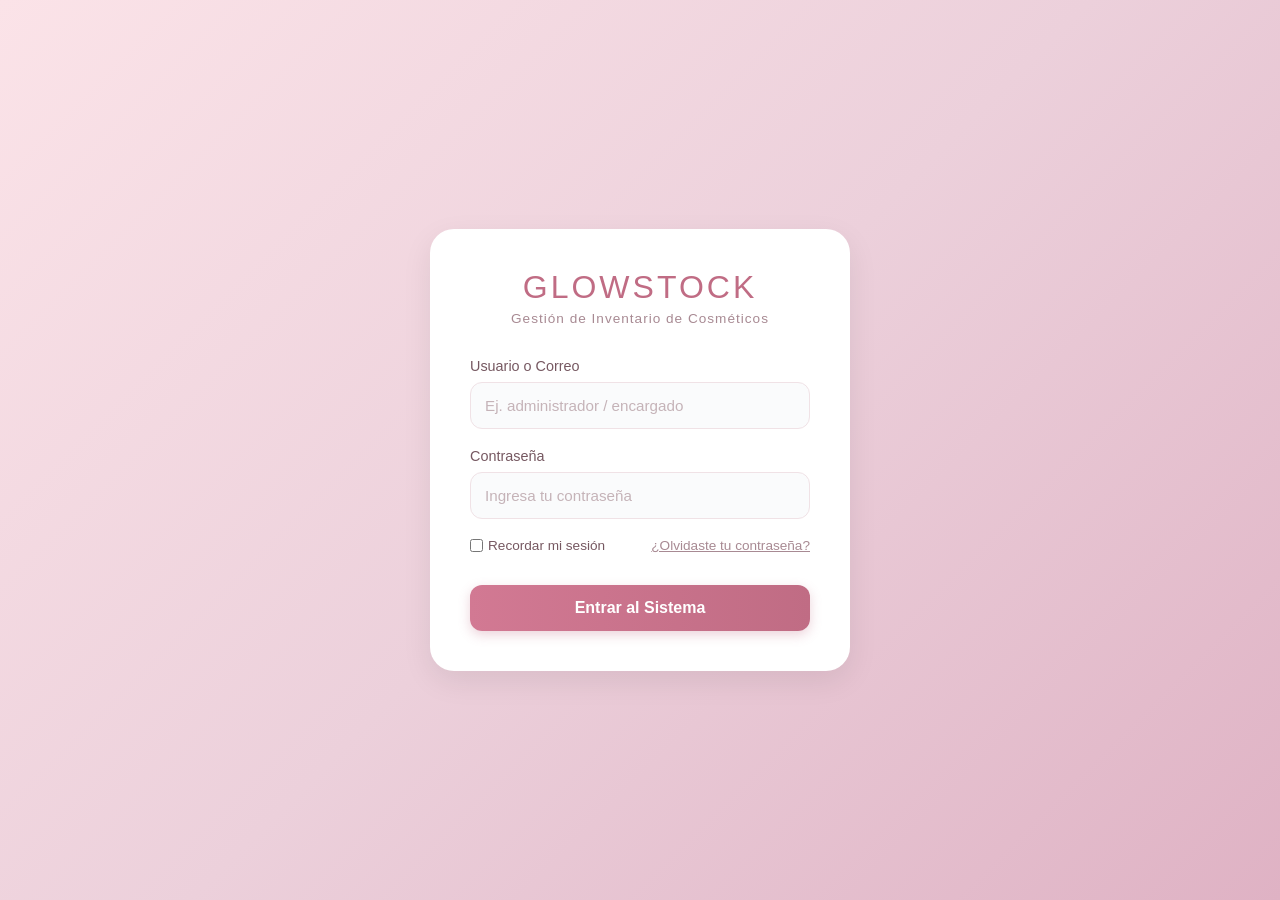
==== index.html @ 7669d1a7 "Se añadió el javascript" ====
<!DOCTYPE html>
<html lang="es">
<head>
    <meta charset="UTF-8">
    <meta name="viewport" content="width=device-width, initial-scale=1.0">
    <title>GlowStock | Inicio de Sesión</title>
    <link rel="stylesheet" href="estilo.css">
</head>
<body>

    <div class="login-container">
        
        <div class="login-header">
            <h1 class="brand-name">GlowStock</h1>
            <p class="brand-subtitle">Gestión de Inventario de Cosméticos</p>
        </div>

        <div class="login-form">
            
            <div class="form-group">
                <label for="usuario">Usuario o Correo</label>
                <input type="text" id="usuario" name="usuario" placeholder="Ej. administrador / encargado">
            </div>

            <div class="form-group">
                <label for="password">Contraseña</label>
                <input type="password" id="password" name="password" placeholder="Ingresa tu contraseña">
            </div>

            <div class="form-options">
                <label class="remember-me">
                    <input type="checkbox" name="recordar"> Recordar mi sesión
                </label>
                <a href="#" class="forgot-password">¿Olvidaste tu contraseña?</a>
            </div>

            <button class="btn-primary">Entrar al Sistema</button>
            
        </div>

    </div>
    <script src="app.js"></script>
</body>
</html>
---- estilo.css ----
*{
    margin: 0;
    padding: 0;
    box-sizing: border-box;
    font-family: 'Segoe UI', Tahoma, Geneva, Verdana, sans-serif;
}
 
body {
    display: flex;
    justify-content: center;
    align-items: center;
    min-height: 100vh;
    background: linear-gradient(135deg, #fbe3e8 0%, #ecd0db 50%, #dfb2c4 100%);
}
 
.login-container {
    background: #ffffff;
    padding: 2.5rem;
    border-radius: 24px;
    box-shadow: 0 10px 30px rgba(0, 0, 0, 0.08);
    width: 100%;
    max-width: 420px;
    text-align: center;
}
 
.login-header {
    margin-bottom: 2rem;
}
 
.brand-name {
    font-size: 2rem;
    color: #c06c84;
    text-transform: uppercase;
    letter-spacing: 3px;
    font-weight: 500;
    margin-bottom: 0.3rem;
}
 
.brand-subtitle {
    font-size: 0.85rem;
    color: #a88a93;
    letter-spacing: 1px;
}
 
/* Campos de Formulario */
.form-group {
    text-align: left;
    margin-bottom: 1.2rem;
}
 
.form-group label {
    display: block;
    font-size: 0.9rem;
    color: #765861;
    margin-bottom: 0.5rem;
    font-weight: 500;
}
 
.form-group input[type="text"],
.form-group input[type="password"] {
    width: 100%;
    padding: 14px;
    border: 1px solid #f0e2e6;
    border-radius: 12px;
    font-size: 0.95rem;
    background-color: #fafbfc;
    color: #4a3b40;
    outline: none;
    transition: all 0.3s ease;
}
 
.form-group input::placeholder {
    color: #c5b3b8;
}
 
.form-group input:focus {
    border-color: #c06c84;
    background-color: #ffffff;
    box-shadow: 0 0 0 3px rgba(192, 108, 132, 0.15);
}
 
/* Opciones (Recordar y Olvidé mi contraseña) */
.form-options {
    display: flex;
    justify-content: space-between;
    align-items: center;
    font-size: 0.85rem;
    margin-bottom: 2rem;
}
 
.remember-me {
    color: #765861;
    cursor: pointer;
    display: flex;
    align-items: center;
    gap: 5px;
}
 
.remember-me input {
    accent-color: #c06c84;
}
 
.forgot-password {
    color: #a88a93;
    text-decoration: underline;
    transition: color 0.2s;
}
 
.forgot-password:hover {
    color: #c06c84;
}
 
 
.btn-primary {
    width: 100%;
    padding: 14px;
    background: linear-gradient(90deg, #d27993, #c06c84);
    color: white;
    border: none;
    border-radius: 12px;
    font-size: 1rem;
    font-weight: 600;
    cursor: pointer;
    box-shadow: 0 4px 12px rgba(192, 108, 132, 0.3);
    transition: transform 0.2s, opacity 0.2s;
}
 
.btn-primary:hover {
    opacity: 0.95;
    transform: translateY(-1px);
}
 
.btn-primary:active {
    transform: translateY(1px);
}
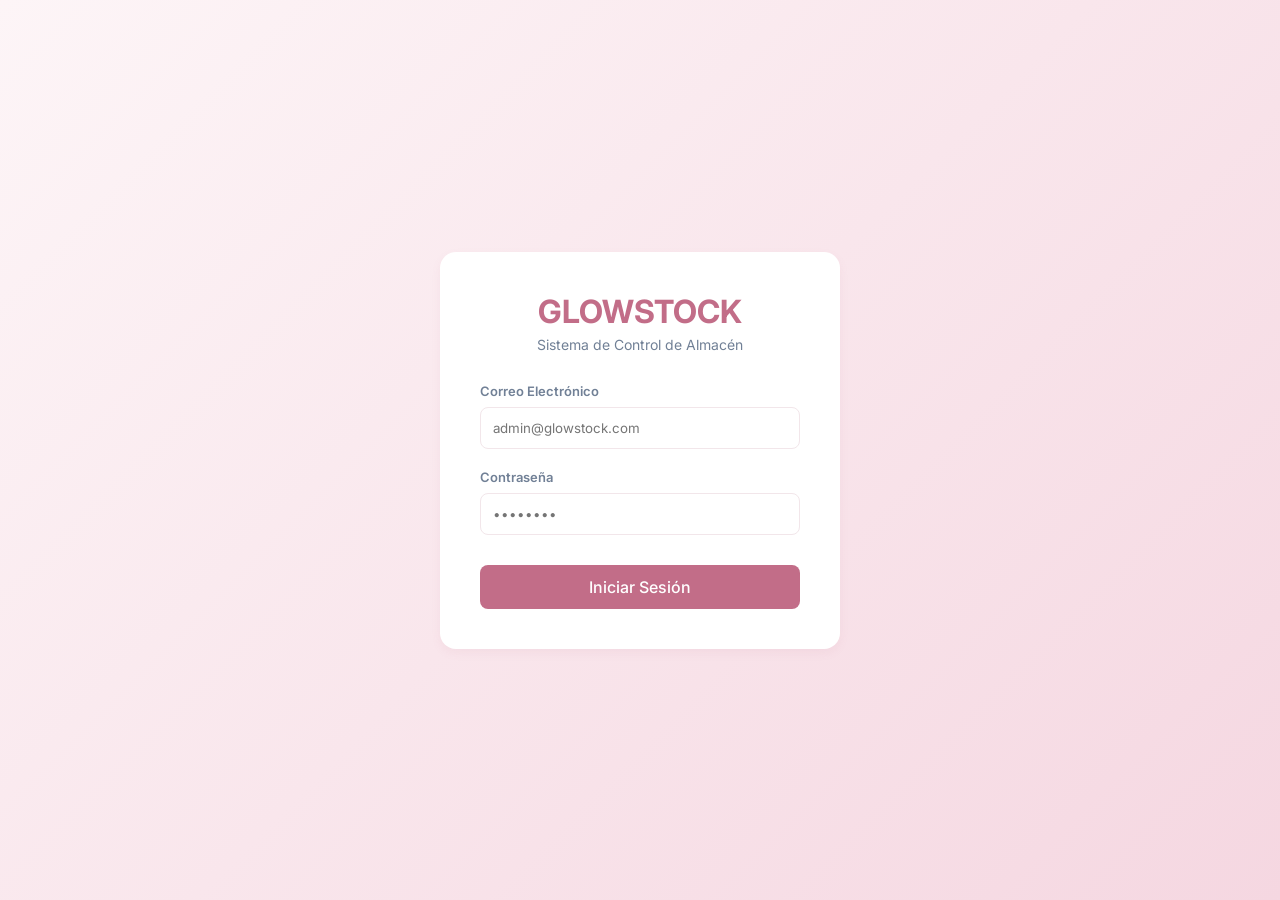
==== commit 25d7becb: "Se cambió el diseño" ====
--- a/index.html
+++ b/index.html
@@ -1,44 +1,589 @@
+<!DOCTYPE html>
 <!DOCTYPE html>
 <html lang="es">
 <head>
     <meta charset="UTF-8">
     <meta name="viewport" content="width=device-width, initial-scale=1.0">
-    <title>GlowStock | Inicio de Sesión</title>
+    <title>Glowstock - Control de Almacén</title>
+    
+    <!-- Fuentes e Iconos -->
+    <link href="https://fonts.googleapis.com/css2?family=Inter:wght@300;400;500;600;700&display=swap" rel="stylesheet">
+    <link rel="stylesheet" href="https://cdnjs.cloudflare.com/ajax/libs/font-awesome/6.4.0/css/all.min.css">
+    
+    <!-- CSS -->
     <link rel="stylesheet" href="estilo.css">
 </head>
 <body>
 
-    <div class="login-container">
+    <!-- ================= VISTA: LOGIN ================= -->
+    <div id="login-view">
+        <div class="login-card">
+            <h1>GLOWSTOCK</h1>
+            <p>Sistema de Control de Almacén</p>
+            
+            <form id="login-form">
+                <div class="input-group">
+                    <label>Correo Electrónico</label>
+                    <input type="email" placeholder="admin@glowstock.com" required>
+                </div>
+                <div class="input-group">
+                    <label>Contraseña</label>
+                    <input type="password" placeholder="••••••••" required>
+                </div>
+                <button type="submit" class="btn login-btn">Iniciar Sesión</button>
+            </form>
+        </div>
+    </div>
+
+    <!-- ================= VISTA: DASHBOARD ================= -->
+    <div id="dashboard-view" class="hidden">
         
-        <div class="login-header">
-            <h1 class="brand-name">GlowStock</h1>
-            <p class="brand-subtitle">Gestión de Inventario de Cosméticos</p>
+        <!-- Menú Lateral (Sidebar) -->
+        <aside class="sidebar" id="sidebar">
+            <div class="brand">
+                <h2>GLOWSTOCK</h2>
+                <span>Control de Almacén</span>
+            </div>
+            <nav class="nav-menu">
+                <a class="nav-item active" data-target="view-inicio">
+                    <i class="fa-solid fa-house"></i> Inicio
+                </a>
+                <a class="nav-item" data-target="view-inventario">
+                    <i class="fa-solid fa-boxes-stacked"></i> Inventario
+                </a>
+                <!-- NUEVA PESTAÑA: MOVIMIENTOS -->
+                <a class="nav-item" data-target="view-movimientos">
+                    <i class="fa-solid fa-right-left"></i> Movimientos
+                </a>
+                <a class="nav-item" data-target="view-alertas">
+                    <i class="fa-solid fa-bell"></i> Alertas de Stock
+                </a>
+                <a class="nav-item" data-target="view-cuenta">
+                    <i class="fa-solid fa-user"></i> Mi Cuenta
+                </a>
+            </nav>
+            <div class="sidebar-footer">
+                <div class="logout-btn" id="btn-logout">
+                    <i class="fa-solid fa-arrow-right-from-bracket"></i> Cerrar Sesión
+                </div>
+            </div>
+        </aside>
+
+        <!-- Contenido Principal -->
+        <main class="main-content">
+            
+            <!-- Barra Superior (Topbar) -->
+            <header class="topbar">
+                <div class="header-left">
+                    <button class="menu-toggle" id="menu-toggle">
+                        <i class="fa-solid fa-bars"></i>
+                    </button>
+                    <div class="search-bar">
+                        <i class="fa-solid fa-search"></i>
+                        <input type="text" placeholder="Buscar producto o marca...">
+                    </div>
+                </div>
+                <div class="user-info">
+                    <i class="fa-regular fa-bell"></i>
+                    <div class="user-profile">
+                        <div class="user-text">
+                            <span class="user-name">Carlos Daniel</span>
+                            <span class="user-role">Admin</span>
+                        </div>
+                        <div class="avatar">CD</div>
+                    </div>
+                </div>
+            </header>
+
+            <!-- Área de Contenido Dinámico -->
+            <div class="content-area">
+
+                <!-- ================= SECCIÓN: INICIO ================= -->
+                <div id="view-inicio" class="section-view">
+                    <div class="welcome-header">
+                        <h1>Bienvenido ✨</h1>
+                        <p id="current-date-text">Cargando fecha...</p>
+                    </div>
+
+                    <div class="summary-cards">
+                        <div class="sum-card card-pink">
+                            <div class="card-info">
+                                <span>Total Productos</span>
+                                <h3>8</h3>
+                            </div>
+                            <div class="card-icon"><i class="fa-solid fa-cube"></i></div>
+                        </div>
+                        <div class="sum-card card-orange">
+                            <div class="card-info">
+                                <span>Alertas Activas</span>
+                                <h3>5</h3>
+                            </div>
+                            <div class="card-icon"><i class="fa-solid fa-triangle-exclamation"></i></div>
+                        </div>
+                        <div class="sum-card card-purple">
+                            <div class="card-info">
+                                <span>Pedidos Pendientes</span>
+                                <h3>2</h3>
+                            </div>
+                            <div class="card-icon"><i class="fa-solid fa-cart-shopping"></i></div>
+                        </div>
+                        <div class="sum-card card-green">
+                            <div class="card-info">
+                                <span>Movimientos Hoy</span>
+                                <h3>0</h3>
+                            </div>
+                            <div class="card-icon"><i class="fa-solid fa-arrow-trend-up"></i></div>
+                        </div>
+                    </div>
+
+                    <div class="dashboard-widgets">
+                        <div class="widget">
+                            <div class="widget-header">
+                                <h3>Alertas Recientes</h3>
+                                <a href="#">Ver todas &rarr;</a>
+                            </div>
+                            <div class="widget-list">
+                                <div class="list-item item-orange">
+                                    <i class="fa-solid fa-box"></i>
+                                    <div>
+                                        <strong>Sérum Vitamina C</strong>
+                                        <span>Stock bajo: 3 ml</span>
+                                    </div>
+                                </div>
+                                <div class="list-item item-yellow">
+                                    <i class="fa-solid fa-triangle-exclamation"></i>
+                                    <div>
+                                        <strong>Sérum Vitamina C</strong>
+                                        <span>Vence el 10/07/2026</span>
+                                    </div>
+                                </div>
+                                <div class="list-item item-red">
+                                    <i class="fa-solid fa-xmark"></i>
+                                    <div>
+                                        <strong>Máscara de Pestañas</strong>
+                                        <span>Venció el 20/12/2025</span>
+                                    </div>
+                                </div>
+                            </div>
+                        </div>
+
+                        <div class="widget">
+                            <div class="widget-header">
+                                <h3>Pedidos Recientes</h3>
+                                <a href="#">Ver todos &rarr;</a>
+                            </div>
+                            <div class="widget-list">
+                                <div class="list-item bg-light">
+                                    <div>
+                                        <strong>The Ordinary México</strong>
+                                        <span><i class="fa-regular fa-clock"></i> 15/06/2026</span>
+                                    </div>
+                                    <span class="text-orange">Pendiente</span>
+                                </div>
+                                <div class="list-item bg-light">
+                                    <div>
+                                        <strong>MAC Cosmetics MX</strong>
+                                        <span><i class="fa-regular fa-clock"></i> 10/06/2026</span>
+                                    </div>
+                                    <span class="text-purple">En camino</span>
+                                </div>
+                                <div class="list-item bg-light">
+                                    <div>
+                                        <strong>L'Oréal Distribuidora</strong>
+                                        <span><i class="fa-regular fa-clock"></i> 28/05/2026</span>
+                                    </div>
+                                    <span class="text-green">Recibido</span>
+                                </div>
+                            </div>
+                        </div>
+                    </div>
+                </div>
+
+                <!-- ================= SECCIÓN: INVENTARIO ================= -->
+                <div id="view-inventario" class="section-view hidden">
+                    <div class="section-header" style="align-items: flex-end;">
+                        <div>
+                            <h1>Inventario</h1>
+                            <p class="subtitle">8 productos</p>
+                        </div>
+                        <button class="btn"><i class="fa-solid fa-plus"></i> Nuevo Producto</button>
+                    </div>
+
+                    <div class="table-controls">
+                        <div class="table-search">
+                            <i class="fa-solid fa-search"></i>
+                            <input type="text" placeholder="Buscar producto o marca...">
+                        </div>
+                        <div class="table-filters">
+                            <select>
+                                <option>Todas las categorías</option>
+                                <option>Maquillaje</option>
+                                <option>Skincare</option>
+                            </select>
+                            <select>
+                                <option>Todos los estados</option>
+                                <option>OK</option>
+                                <option>Stock bajo</option>
+                                <option>Vencido</option>
+                            </select>
+                        </div>
+                    </div>
+
+                    <div class="table-container">
+                        <table class="data-table">
+                            <thead>
+                                <tr>
+                                    <th>Producto</th>
+                                    <th>Marca</th>
+                                    <th>Categoría</th>
+                                    <th>Precio</th>
+                                    <th>Stock</th>
+                                    <th>Vencimiento</th>
+                                    <th>Estado</th>
+                                    <th>Acciones</th>
+                                </tr>
+                            </thead>
+                            <tbody>
+                                <tr>
+                                    <td>
+                                        <strong>Labial Mate Rouge</strong>
+                                        <span>Labial mate de larga duración color rojo intenso</span>
+                                    </td>
+                                    <td>MAC</td>
+                                    <td><span class="badge cat-badge">Maquillaje</span></td>
+                                    <td>$350.00</td>
+                                    <td><strong>12</strong> <span class="stock-min">/ mín 5</span></td>
+                                    <td>15/11/2026</td>
+                                    <td><span class="badge status-ok">OK</span></td>
+                                    <td class="actions">
+                                        <i class="fa-solid fa-pen text-pink"></i>
+                                        <i class="fa-solid fa-trash-can text-red"></i>
+                                    </td>
+                                </tr>
+                                <tr>
+                                    <td>
+                                        <strong>Sérum Vitamina C</strong>
+                                        <span>Sérum antioxidante con vitamina C al 23%</span>
+                                    </td>
+                                    <td>The Ordinary</td>
+                                    <td><span class="badge cat-badge">Skincare</span></td>
+                                    <td>$420.00</td>
+                                    <td><strong class="text-orange">3</strong> <span class="stock-min">/ mín 8 ml</span></td>
+                                    <td>10/07/2026</td>
+                                    <td><span class="badge status-warn">Próx. vencer</span></td>
+                                    <td class="actions">
+                                        <i class="fa-solid fa-pen text-pink"></i>
+                                        <i class="fa-solid fa-trash-can text-red"></i>
+                                    </td>
+                                </tr>
+                                <tr>
+                                    <td>
+                                        <strong>Base Fluida NW25</strong>
+                                        <span>Base de maquillaje fluida cobertura media</span>
+                                    </td>
+                                    <td>MAC</td>
+                                    <td><span class="badge cat-badge">Maquillaje</span></td>
+                                    <td>$680.00</td>
+                                    <td><strong>8</strong> <span class="stock-min">/ mín 5 unidad</span></td>
+                                    <td>01/12/2026</td>
+                                    <td><span class="badge status-ok">OK</span></td>
+                                    <td class="actions">
+                                        <i class="fa-solid fa-pen text-pink"></i>
+                                        <i class="fa-solid fa-trash-can text-red"></i>
+                                    </td>
+                                </tr>
+                                <tr>
+                                    <td>
+                                        <strong>Máscara de Pestañas</strong>
+                                        <span>Máscara voluminizadora negra intensa</span>
+                                    </td>
+                                    <td>L'Oréal</td>
+                                    <td><span class="badge cat-badge">Maquillaje</span></td>
+                                    <td>$280.00</td>
+                                    <td><strong>15</strong> <span class="stock-min">/ mín 10 unidad</span></td>
+                                    <td>20/12/2025</td>
+                                    <td><span class="badge status-out">Vencido</span></td>
+                                    <td class="actions">
+                                        <i class="fa-solid fa-pen text-pink"></i>
+                                        <i class="fa-solid fa-trash-can text-red"></i>
+                                    </td>
+                                </tr>
+                                <tr>
+                                    <td>
+                                        <strong>Crema Hidratante SPF30</strong>
+                                        <span>Hidratante facial con protección solar</span>
+                                    </td>
+                                    <td>CeraVe</td>
+                                    <td><span class="badge cat-badge">Skincare</span></td>
+                                    <td>$520.00</td>
+                                    <td><strong class="text-orange">6</strong> <span class="stock-min">/ mín 6</span></td>
+                                    <td>15/03/2027</td>
+                                    <td><span class="badge status-low">Stock bajo</span></td>
+                                    <td class="actions">
+                                        <i class="fa-solid fa-pen text-pink"></i>
+                                        <i class="fa-solid fa-trash-can text-red"></i>
+                                    </td>
+                                </tr>
+                                <tr>
+                                    <td>
+                                        <strong>Polvo Compacto Nude</strong>
+                                        <span>Polvo compacto acabado satinado tono nude</span>
+                                    </td>
+                                    <td>NARS</td>
+                                    <td><span class="badge cat-badge">Maquillaje</span></td>
+                                    <td>$590.00</td>
+                                    <td><strong class="text-orange">4</strong> <span class="stock-min">/ mín 5 unidad</span></td>
+                                    <td>30/09/2026</td>
+                                    <td><span class="badge status-low">Stock bajo</span></td>
+                                    <td class="actions">
+                                        <i class="fa-solid fa-pen text-pink"></i>
+                                        <i class="fa-solid fa-trash-can text-red"></i>
+                                    </td>
+                                </tr>
+                            </tbody>
+                        </table>
+                    </div>
+                </div>
+
+                <!-- ================= NUEVA SECCIÓN: MOVIMIENTOS ================= -->
+                <div id="view-movimientos" class="section-view hidden">
+                    <div class="section-header" style="align-items: flex-end;">
+                        <div>
+                            <h1 style="font-family: serif; font-size: 32px; font-weight: bold; margin-bottom: 5px;">Movimientos de Stock</h1>
+                            <p class="subtitle">Registro de entradas, salidas y ajustes.</p>
+                        </div>
+                        <button class="btn" id="btn-abrir-modal"><i class="fa-solid fa-plus"></i> Registrar Movimiento</button>
+                    </div>
+
+                    <div class="movimientos-stats">
+                        <div class="mov-stat-card">
+                            <span>Total Entradas</span>
+                            <h3 class="text-green">2 <i class="fa-solid fa-arrow-trend-up"></i></h3>
+                        </div>
+                        <div class="mov-stat-card">
+                            <span>Total Salidas</span>
+                            <h3 class="text-red">3 <i class="fa-solid fa-arrow-trend-down"></i></h3>
+                        </div>
+                        <div class="mov-stat-card">
+                            <span>Total Ajustes</span>
+                            <h3 class="text-blue">0 <i class="fa-solid fa-rotate"></i></h3>
+                        </div>
+                    </div>
+
+                    <div class="table-controls" style="border-radius: 12px; margin-bottom: 20px;">
+                        <div class="table-search" style="background: white; border: 1px solid var(--border-color);">
+                            <i class="fa-solid fa-search"></i>
+                            <input type="text" placeholder="Buscar por producto...">
+                        </div>
+                        <div class="table-filters">
+                            <select style="background: var(--bg-color); border: none;">
+                                <option>Todos los tipos</option>
+                            </select>
+                        </div>
+                    </div>
+
+                    <div class="table-container" style="border-radius: 12px;">
+                        <table class="data-table">
+                            <thead>
+                                <tr>
+                                    <th>Tipo</th>
+                                    <th>Producto</th>
+                                    <th>Cantidad</th>
+                                    <th>Fecha</th>
+                                    <th>Usuario</th>
+                                </tr>
+                            </thead>
+                            <tbody>
+                                <tr>
+                                    <td><span class="badge status-ok" style="background: #e6ffed; color: #22863a;"><i class="fa-solid fa-arrow-up-right-dots"></i> Entrada</span></td>
+                                    <td>Labial Matte</td>
+                                    <td class="text-green" style="font-weight: bold;">+10</td>
+                                    <td>08/07/2026</td>
+                                    <td>Monserrat de los Santos Sanchéz</td>
+                                </tr>
+                                <tr>
+                                    <td><span class="badge status-out" style="background: #ffeef0; color: #cb2431;"><i class="fa-solid fa-arrow-down-right-dots"></i> Salida</span></td>
+                                    <td>Sérum Vitamina C</td>
+                                    <td class="text-red" style="font-weight: bold;">-2</td>
+                                    <td>07/07/2026</td>
+                                    <td>Carlos Daniel</td>
+                                </tr>
+                                <tr>
+                                    <td><span class="badge status-out" style="background: #ffeef0; color: #cb2431;"><i class="fa-solid fa-arrow-down-right-dots"></i> Salida</span></td>
+                                    <td>Base Fluida NW25</td>
+                                    <td class="text-red" style="font-weight: bold;">-1</td>
+                                    <td>06/07/2026</td>
+                                    <td>Monserrat de los Santos Sanchéz</td>
+                                </tr>
+                            </tbody>
+                        </table>
+                    </div>
+                </div>
+
+                <!-- ================= SECCIÓN: ALERTAS ================= -->
+                <div id="view-alertas" class="section-view hidden">
+                    <div class="section-header">
+                        <h1>Centro de Alertas</h1>
+                    </div>
+                    
+                    <div class="alert-stats">
+                        <div class="stat-card">
+                            <div class="stat-icon stat-danger"><i class="fa-solid fa-circle-exclamation"></i></div>
+                            <div class="stat-info">
+                                <h3>5</h3>
+                                <p>Productos sin stock</p>
+                            </div>
+                        </div>
+                        <div class="stat-card">
+                            <div class="stat-icon stat-warning"><i class="fa-solid fa-triangle-exclamation"></i></div>
+                            <div class="stat-info">
+                                <h3>12</h3>
+                                <p>Menos de 10 unidades</p>
+                            </div>
+                        </div>
+                        <div class="stat-card">
+                            <div class="stat-icon stat-success"><i class="fa-solid fa-boxes-stacked"></i></div>
+                            <div class="stat-info">
+                                <h3>145</h3>
+                                <p>Niveles óptimos</p>
+                            </div>
+                        </div>
+                    </div>
+
+                    <div class="alert-list">
+                        <h3 class="alert-list-title">Detalle de Atención Inmediata</h3>
+                        
+                        <div class="alert-item">
+                            <div class="alert-text">
+                                <span class="badge status-out" style="width: auto; padding: 6px 12px; margin-right: 10px;">Urgente</span>
+                                <span><strong>Rímel Black Out</strong> se ha agotado por completo.</span>
+                            </div>
+                            <button class="btn">Reabastecer</button>
+                        </div>
+                        
+                        <div class="alert-item">
+                            <div class="alert-text">
+                                <span class="badge status-warn" style="width: auto; padding: 6px 12px; margin-right: 10px;">Precaución</span>
+                                <span><strong>Labial Rojo Pasión</strong> a punto de agotarse (3 pz restantes).</span>
+                            </div>
+                            <button class="btn">Reabastecer</button>
+                        </div>
+                    </div>
+                </div>
+
+                <!-- ================= SECCIÓN: MI CUENTA (ACTUALIZADA A PERFIL) ================= -->
+                <div id="view-cuenta" class="section-view hidden">
+                    
+                    <div class="perfil-layout">
+                        <!-- Columna Izquierda: Info Usuario y Stats -->
+                        <div class="perfil-info-col">
+                            <h2 style="font-family: serif; font-size: 24px; font-weight: bold; margin-bottom: 30px;">Perfil de Usuario</h2>
+                            
+                            <div class="user-header-info">
+                                <img src="https://i.pravatar.cc/150?img=11" alt="Avatar" class="avatar-perfil">
+                                <div class="user-details-text">
+                                    <h3>David de Jesús Cruz Santiago</h3>
+                                    <p class="email-text">david.cruz@gmail.com</p>
+                                    <p class="role-text">Administrador</p>
+                                </div>
+                            </div>
+
+                            <div class="perfil-stats-grid">
+                                <div class="p-stat-box">Productos<br>registrados</div>
+                                <div class="p-stat-box">Poco stock /<br>Agotados</div>
+                                <div class="p-stat-box">Entradas/<br>salidas</div>
+                                <div class="p-stat-box">Categorías<br>Activas</div>
+                            </div>
+                        </div>
+
+                        <!-- Columna Derecha: Settings -->
+                        <div class="perfil-settings-col">
+                            <h2 style="font-family: serif; font-size: 24px; font-weight: bold; margin-bottom: 30px;">Settings</h2>
+                            
+                            <div class="setting-row">
+                                <div class="setting-text">
+                                    <strong style="display: block; margin-bottom: 5px;">Permisos clave</strong>
+                                    <p>Editar la información del negocio y proveedores.</p>
+                                </div>
+                                <label class="switch">
+                                    <input type="checkbox" checked>
+                                    <span class="slider round"></span>
+                                </label>
+                            </div>
+
+                            <div class="setting-row">
+                                <div class="setting-text">
+                                    <p>Crear, modificar y eliminar usuarios.</p>
+                                </div>
+                                <label class="switch">
+                                    <input type="checkbox">
+                                    <span class="slider round"></span>
+                                </label>
+                            </div>
+
+                            <div class="setting-row">
+                                <div class="setting-text">
+                                    <p>Validar registros de los empleados.</p>
+                                </div>
+                                <label class="switch">
+                                    <input type="checkbox">
+                                    <span class="slider round"></span>
+                                </label>
+                            </div>
+                            
+                            <div class="setting-row" style="border-bottom: none;">
+                                <div class="setting-text">
+                                    <p>Añadir, editar y borrar registros de stock.</p>
+                                </div>
+                                <label class="switch">
+                                    <input type="checkbox">
+                                    <span class="slider round"></span>
+                                </label>
+                            </div>
+                        </div>
+                    </div>
+                </div>
+
+            </div>
+        </main>
+    </div>
+
+    <!-- ================= MODAL: REGISTRO DE ENTRADAS ================= -->
+    <div id="modal-registro" class="modal-overlay hidden">
+        <div class="modal-content">
+            <div class="modal-header">
+                <h2 style="font-family: serif; font-size: 28px;">Registro de entradas</h2>
+                <button class="btn-close" id="btn-cerrar-modal"><i class="fa-solid fa-xmark"></i></button>
+            </div>
+            
+            <div class="modal-body">
+                <div class="form-fields-modal">
+                    <div class="field-row">
+                        <strong>Marca</strong>
+                        <div class="mock-input">Producto</div>
+                    </div>
+                    <div class="field-row">
+                        <strong>Categoría</strong>
+                        <div class="mock-input">Maquillaje</div>
+                    </div>
+                    <div class="field-row">
+                        <strong>Stock actual</strong>
+                        <div class="mock-input">24 productos disponibles</div>
+                    </div>
+                </div>
+                
+                <div class="image-upload-box">
+                    <i class="fa-solid fa-plus"></i>
+                </div>
+            </div>
+            
+            <div class="modal-footer">
+                <button class="btn" id="btn-guardar-modal" style="width: 150px;">Guardar</button>
+            </div>
         </div>
-
-        <div class="login-form">
-            
-            <div class="form-group">
-                <label for="usuario">Usuario o Correo</label>
-                <input type="text" id="usuario" name="usuario" placeholder="Ej. administrador / encargado">
-            </div>
-
-            <div class="form-group">
-                <label for="password">Contraseña</label>
-                <input type="password" id="password" name="password" placeholder="Ingresa tu contraseña">
-            </div>
-
-            <div class="form-options">
-                <label class="remember-me">
-                    <input type="checkbox" name="recordar"> Recordar mi sesión
-                </label>
-                <a href="#" class="forgot-password">¿Olvidaste tu contraseña?</a>
-            </div>
-
-            <button class="btn-primary">Entrar al Sistema</button>
-            
-        </div>
-
     </div>
+
+    <!-- Script -->
     <script src="app.js"></script>
 </body>
 </html>
--- a/estilo.css
+++ b/estilo.css
@@ -1,136 +1,234 @@
-*{
-    margin: 0;
-    padding: 0;
-    box-sizing: border-box;
-    font-family: 'Segoe UI', Tahoma, Geneva, Verdana, sans-serif;
-}
- 
-body {
-    display: flex;
-    justify-content: center;
-    align-items: center;
-    min-height: 100vh;
-    background: linear-gradient(135deg, #fbe3e8 0%, #ecd0db 50%, #dfb2c4 100%);
-}
- 
-.login-container {
-    background: #ffffff;
-    padding: 2.5rem;
-    border-radius: 24px;
-    box-shadow: 0 10px 30px rgba(0, 0, 0, 0.08);
-    width: 100%;
-    max-width: 420px;
-    text-align: center;
-}
- 
-.login-header {
-    margin-bottom: 2rem;
-}
- 
-.brand-name {
-    font-size: 2rem;
-    color: #c06c84;
-    text-transform: uppercase;
-    letter-spacing: 3px;
-    font-weight: 500;
-    margin-bottom: 0.3rem;
-}
- 
-.brand-subtitle {
-    font-size: 0.85rem;
-    color: #a88a93;
-    letter-spacing: 1px;
-}
- 
-/* Campos de Formulario */
-.form-group {
-    text-align: left;
-    margin-bottom: 1.2rem;
-}
- 
-.form-group label {
-    display: block;
-    font-size: 0.9rem;
-    color: #765861;
-    margin-bottom: 0.5rem;
-    font-weight: 500;
-}
- 
-.form-group input[type="text"],
-.form-group input[type="password"] {
-    width: 100%;
-    padding: 14px;
-    border: 1px solid #f0e2e6;
-    border-radius: 12px;
-    font-size: 0.95rem;
-    background-color: #fafbfc;
-    color: #4a3b40;
-    outline: none;
-    transition: all 0.3s ease;
-}
- 
-.form-group input::placeholder {
-    color: #c5b3b8;
-}
- 
-.form-group input:focus {
-    border-color: #c06c84;
-    background-color: #ffffff;
-    box-shadow: 0 0 0 3px rgba(192, 108, 132, 0.15);
-}
- 
-/* Opciones (Recordar y Olvidé mi contraseña) */
-.form-options {
-    display: flex;
-    justify-content: space-between;
-    align-items: center;
-    font-size: 0.85rem;
-    margin-bottom: 2rem;
-}
- 
-.remember-me {
-    color: #765861;
-    cursor: pointer;
-    display: flex;
-    align-items: center;
-    gap: 5px;
-}
- 
-.remember-me input {
-    accent-color: #c06c84;
-}
- 
-.forgot-password {
-    color: #a88a93;
-    text-decoration: underline;
-    transition: color 0.2s;
-}
- 
-.forgot-password:hover {
-    color: #c06c84;
-}
- 
- 
-.btn-primary {
-    width: 100%;
-    padding: 14px;
-    background: linear-gradient(90deg, #d27993, #c06c84);
-    color: white;
-    border: none;
-    border-radius: 12px;
-    font-size: 1rem;
-    font-weight: 600;
-    cursor: pointer;
-    box-shadow: 0 4px 12px rgba(192, 108, 132, 0.3);
-    transition: transform 0.2s, opacity 0.2s;
-}
- 
-.btn-primary:hover {
-    opacity: 0.95;
-    transform: translateY(-1px);
-}
- 
-.btn-primary:active {
-    transform: translateY(1px);
-}
- +/* ================= VARIABLES ================= */
+:root {
+    --bg-color: #fdf5f7; /* Fondo general */
+    --primary: #c26d88;  /* Rosa principal */
+    --primary-hover: #a85871;
+    --white: #ffffff;
+    --text-dark: #2d3748;
+    --text-muted: #718096;
+    --border-color: #f2e6ea;
+    --sidebar-width: 250px;
+    
+    /* Estados y Alertas */
+    --success-bg: #e6ffed; --success-text: #22863a;
+    --warning-bg: #fff8c5; --warning-text: #b08800;
+    --danger-bg: #ffeef0;  --danger-text: #cb2431;
+    --orange-bg: #fff1e5;  --orange-text: #d97706;
+    
+    /* Sombras */
+    --shadow-sm: 0 2px 4px rgba(194, 109, 136, 0.05);
+    --shadow-md: 0 4px 10px rgba(194, 109, 136, 0.08);
+}
+
+* { margin: 0; padding: 0; box-sizing: border-box; font-family: 'Inter', sans-serif; }
+
+body { background-color: var(--bg-color); color: var(--text-dark); height: 100vh; overflow: hidden; }
+
+.hidden { display: none !important; }
+
+/* Botones */
+.btn {
+    background-color: var(--primary); color: var(--white);
+    border: none; padding: 10px 20px; border-radius: 8px;
+    cursor: pointer; font-weight: 500; transition: 0.3s;
+}
+.btn:hover { background-color: var(--primary-hover); }
+
+/* ================= LOGIN ================= */
+#login-view {
+    height: 100vh; display: flex; align-items: center; justify-content: center;
+    background: linear-gradient(135deg, var(--bg-color) 0%, #f5d7e1 100%);
+}
+.login-card { background: var(--white); padding: 40px; border-radius: 16px; box-shadow: var(--shadow-md); width: 100%; max-width: 400px; text-align: center; }
+.login-card h1 { color: var(--primary); margin-bottom: 5px; }
+.login-card p { color: var(--text-muted); margin-bottom: 30px; font-size: 14px; }
+.login-btn { width: 100%; padding: 12px; font-size: 16px; margin-top: 10px; }
+
+.input-group { margin-bottom: 20px; text-align: left; }
+.input-group label { display: block; font-size: 13px; font-weight: 600; color: var(--text-muted); margin-bottom: 8px; }
+.input-group input { width: 100%; padding: 12px; border: 1px solid var(--border-color); border-radius: 8px; outline: none; transition: 0.2s;}
+.input-group input:focus { border-color: var(--primary); }
+
+/* ================= DASHBOARD LAYOUT ================= */
+#dashboard-view { display: flex; height: 100vh; position: relative; }
+
+/* Sidebar */
+.sidebar {
+    width: var(--sidebar-width); background-color: var(--white);
+    border-right: 1px solid var(--border-color);
+    display: flex; flex-direction: column; padding: 24px 0;
+    transition: all 0.3s ease; z-index: 20;
+}
+.sidebar.collapsed { width: 0; padding: 0; overflow: hidden; border: none; }
+
+.brand { padding: 0 24px 30px; }
+.brand h2 { color: var(--primary); font-size: 22px; font-weight: 700; letter-spacing: 0.5px;}
+.brand span { font-size: 12px; color: var(--text-muted); }
+
+.nav-menu { flex: 1; display: flex; flex-direction: column; gap: 8px; padding: 0 16px; }
+.nav-item {
+    display: flex; align-items: center; padding: 12px 20px;
+    color: var(--text-muted); border-radius: 10px; font-weight: 500;
+    transition: 0.2s; cursor: pointer;
+}
+.nav-item i { width: 24px; font-size: 18px; }
+.nav-item:hover, .nav-item.active { background-color: var(--bg-color); color: var(--primary); }
+.nav-item.active { font-weight: 600; }
+
+.sidebar-footer { padding: 20px 24px; border-top: 1px solid var(--border-color); }
+.logout-btn { display: flex; align-items: center; color: var(--text-muted); cursor: pointer; transition: 0.2s; }
+.logout-btn:hover { color: var(--danger-text); }
+
+/* Main Content & Topbar */
+.main-content { flex: 1; display: flex; flex-direction: column; overflow-y: auto; }
+.topbar {
+    height: 70px; background-color: var(--white);
+    display: flex; align-items: center; justify-content: space-between;
+    padding: 0 30px; border-bottom: 1px solid var(--border-color);
+    position: sticky; top: 0; z-index: 10;
+}
+.header-left { display: flex; align-items: center; gap: 20px; }
+.menu-toggle { background: none; border: none; font-size: 20px; color: var(--text-muted); cursor: pointer; }
+.menu-toggle:hover { color: var(--primary); }
+
+.search-bar {
+    display: flex; align-items: center; background: var(--bg-color);
+    padding: 8px 16px; border-radius: 20px; width: 300px;
+}
+.search-bar i { color: var(--text-muted); margin-right: 10px; }
+.search-bar input { border: none; background: transparent; outline: none; width: 100%; font-size: 14px; }
+
+.user-info { display: flex; align-items: center; gap: 20px; }
+.user-profile { display: flex; align-items: center; gap: 10px; }
+.user-text { text-align: right; display: flex; flex-direction: column; }
+.user-name { font-size: 14px; font-weight: 600; }
+.user-role { font-size: 12px; color: var(--text-muted); }
+.avatar { width: 36px; height: 36px; background-color: var(--primary); color: var(--white); border-radius: 50%; display: flex; align-items: center; justify-content: center; font-weight: bold; }
+
+.content-area { padding: 30px; max-width: 1400px; margin: 0 auto; width: 100%;}
+.section-header h1 { font-size: 26px; color: var(--text-dark); margin-bottom: 5px; font-weight: 700; }
+.subtitle { color: var(--text-muted); font-size: 14px; }
+
+/* ================= VISTAS INICIO / ALERTAS / INVENTARIO (Básicas previas) ================= */
+.welcome-header { margin-bottom: 30px; }
+.welcome-header h1 { font-size: 28px; color: var(--text-dark); }
+.welcome-header p { color: var(--text-muted); font-size: 14px; margin-top: 5px; }
+
+.summary-cards { display: grid; grid-template-columns: repeat(4, 1fr); gap: 20px; margin-bottom: 30px; }
+.sum-card { padding: 25px; border-radius: 16px; color: white; display: flex; justify-content: space-between; align-items: center; box-shadow: var(--shadow-sm); }
+.sum-card .card-info span { font-size: 13px; opacity: 0.9; }
+.sum-card .card-info h3 { font-size: 32px; margin-top: 5px; }
+.sum-card .card-icon { font-size: 28px; background: rgba(255,255,255,0.2); width: 50px; height: 50px; border-radius: 12px; display: flex; align-items: center; justify-content: center; }
+.card-pink { background: linear-gradient(135deg, #f083a6, #df5b86); }
+.card-orange { background: linear-gradient(135deg, #ffb359, #f7911d); }
+.card-purple { background: linear-gradient(135deg, #c5a6ff, #9971ec); }
+.card-green { background: linear-gradient(135deg, #6fd59c, #35b871); }
+
+.dashboard-widgets { display: grid; grid-template-columns: 1fr 1fr; gap: 30px; }
+.widget { background: var(--white); border-radius: 16px; padding: 25px; box-shadow: var(--shadow-sm); }
+.widget-header { display: flex; justify-content: space-between; align-items: center; margin-bottom: 20px; }
+.widget-header h3 { font-size: 16px; color: var(--text-dark); }
+.widget-header a { color: var(--primary); text-decoration: none; font-size: 13px; font-weight: 500; }
+.widget-list { display: flex; flex-direction: column; gap: 12px; }
+.list-item { display: flex; align-items: center; padding: 15px; border-radius: 10px; font-size: 14px; justify-content: space-between;}
+.list-item div { display: flex; flex-direction: column; gap: 4px; }
+.list-item i { margin-right: 15px; font-size: 18px; }
+.list-item span { font-size: 12px; color: var(--text-muted); }
+.list-item strong { color: var(--text-dark); font-weight: 600; }
+.item-orange { background-color: #fff6ed; border: 1px solid #ffe6cc; color: #d97706; }
+.item-yellow { background-color: #fffdec; border: 1px solid #fef0bd; color: #b08800; }
+.item-red { background-color: #fdf3f4; border: 1px solid #f9e2e5; color: #cb2431; }
+.bg-light { background-color: var(--bg-color); border: 1px solid var(--border-color); }
+.text-orange { color: #d97706 !important; font-weight: 600;}
+.text-purple { color: #8e62d4 !important; font-weight: 600;}
+.text-green { color: #22863a !important; font-weight: 600;}
+.text-red { color: #cb2431 !important; font-weight: 600; }
+.text-blue { color: #3b82f6 !important; font-weight: 600; }
+.text-pink { color: var(--primary) !important; cursor: pointer;}
+
+/* TABLAS COMUNES */
+.table-controls { display: flex; justify-content: space-between; background: var(--white); padding: 15px 20px; border-radius: 12px 12px 0 0; margin-top: 20px; border-bottom: 1px solid var(--border-color); }
+.table-search { display: flex; align-items: center; background: var(--bg-color); padding: 8px 16px; border-radius: 8px; width: 350px; }
+.table-search input { border: none; background: transparent; outline: none; width: 100%; margin-left: 10px; font-size: 14px;}
+.table-filters { display: flex; gap: 15px; }
+.table-filters select { padding: 8px 15px; border: 1px solid var(--border-color); border-radius: 8px; color: var(--text-dark); outline: none; background: var(--white); cursor: pointer; }
+.table-container { background: var(--white); border-radius: 0 0 12px 12px; padding: 0 20px 20px; box-shadow: var(--shadow-sm); overflow-x: auto; }
+.data-table { width: 100%; border-collapse: collapse; text-align: left; }
+.data-table th { padding: 15px 10px; color: var(--text-muted); font-size: 13px; font-weight: 600; border-bottom: 1px solid var(--border-color); }
+.data-table td { padding: 15px 10px; border-bottom: 1px solid var(--border-color); font-size: 14px; vertical-align: middle; }
+.data-table tbody tr:last-child td { border-bottom: none; }
+.badge { padding: 5px 10px; border-radius: 6px; font-size: 12px; font-weight: 600; display: inline-block; }
+.cat-badge { background: #faeaef; color: var(--primary); }
+.status-ok { background: var(--success-bg); color: var(--success-text); }
+.status-warn { background: #fff8c5; color: #b08800; }
+.status-low { background: #fff1e5; color: #d97706; }
+.status-out { background: var(--danger-bg); color: var(--danger-text); }
+.stock-min { color: #a0aec0 !important; font-size: 12px;}
+.actions i { font-size: 16px; opacity: 0.8; transition: 0.2s; cursor: pointer;}
+.actions i:hover { opacity: 1; }
+.actions i.text-red { margin-left: 10px; }
+
+/* ALERTAS COMUNES */
+.section-header { display: flex; justify-content: space-between; margin-bottom: 25px; }
+.alert-stats { display: flex; gap: 20px; margin-bottom: 30px;}
+.stat-card { background: var(--white); padding: 25px; border-radius: 12px; flex: 1; display: flex; gap: 20px; align-items: center; box-shadow: var(--shadow-sm); }
+.stat-icon { width: 50px; height: 50px; border-radius: 10px; display: flex; justify-content: center; align-items: center; font-size: 20px; }
+.stat-danger { background: var(--danger-bg); color: var(--danger-text); }
+.stat-warning { background: var(--warning-bg); color: var(--warning-text); }
+.stat-success { background: var(--success-bg); color: var(--success-text); }
+.stat-info h3 { font-size: 26px; color: var(--text-dark); margin-bottom: 5px;}
+.stat-info p { font-size: 13px; color: var(--text-muted); }
+.alert-list { background: var(--white); padding: 25px; border-radius: 12px; box-shadow: var(--shadow-sm); }
+.alert-list-title { font-size: 16px; margin-bottom: 20px; color: var(--text-dark); font-weight: 600;}
+.alert-item { display: flex; align-items: center; justify-content: space-between; padding: 18px 0; border-bottom: 1px solid var(--border-color); }
+.alert-item:last-child { border-bottom: none; padding-bottom: 0; }
+
+/* ================= NUEVOS ESTILOS: MOVIMIENTOS ================= */
+.movimientos-stats { display: flex; gap: 20px; margin-bottom: 30px; }
+.mov-stat-card { background: var(--white); padding: 20px 25px; border-radius: 12px; flex: 1; display: flex; flex-direction: column; box-shadow: var(--shadow-sm); }
+.mov-stat-card span { font-size: 13px; color: var(--text-muted); margin-bottom: 8px; }
+.mov-stat-card h3 { font-size: 22px; display: flex; justify-content: space-between; align-items: center; }
+.mov-stat-card h3 i { font-size: 18px; opacity: 0.5; }
+
+/* ================= NUEVOS ESTILOS: PERFIL / SETTINGS ================= */
+.perfil-layout { display: flex; gap: 40px; margin-top: 10px;}
+.perfil-info-col { flex: 1; background: transparent; }
+.perfil-settings-col { flex: 1; background: transparent; }
+
+.user-header-info { display: flex; align-items: center; gap: 20px; margin-bottom: 40px; }
+.avatar-perfil { width: 100px; height: 100px; border-radius: 50%; object-fit: cover; box-shadow: var(--shadow-sm); }
+.user-details-text h3 { font-size: 18px; color: var(--text-dark); margin-bottom: 5px; }
+.email-text { font-size: 14px; color: var(--text-dark); margin-bottom: 5px; }
+.role-text { font-size: 14px; color: var(--text-muted); }
+
+.perfil-stats-grid { display: grid; grid-template-columns: 1fr 1fr; gap: 15px; }
+.p-stat-box { background: var(--white); padding: 25px 15px; border-radius: 12px; text-align: center; font-size: 14px; color: var(--text-dark); font-weight: 500; box-shadow: var(--shadow-sm); }
+
+.setting-row { display: flex; justify-content: space-between; align-items: center; padding: 20px 0; border-bottom: 1px solid var(--border-color); }
+.setting-text p { font-size: 14px; color: var(--text-muted); line-height: 1.5; margin-right: 20px;}
+
+/* Estilos Toggle Switch */
+.switch { position: relative; display: inline-block; width: 44px; height: 24px; flex-shrink: 0;}
+.switch input { opacity: 0; width: 0; height: 0; }
+.slider { position: absolute; cursor: pointer; top: 0; left: 0; right: 0; bottom: 0; background-color: #ccc; transition: .4s; }
+.slider:before { position: absolute; content: ""; height: 18px; width: 18px; left: 3px; bottom: 3px; background-color: white; transition: .4s; }
+input:checked + .slider { background-color: var(--primary); }
+input:checked + .slider:before { transform: translateX(20px); }
+.slider.round { border-radius: 34px; }
+.slider.round:before { border-radius: 50%; }
+
+/* ================= MODAL REGISTRO ================= */
+.modal-overlay { position: fixed; top: 0; left: 0; width: 100%; height: 100%; background: rgba(0,0,0,0.5); display: flex; justify-content: center; align-items: center; z-index: 100; }
+.modal-content { background: var(--bg-color); width: 100%; max-width: 650px; border-radius: 16px; padding: 40px; box-shadow: 0 10px 25px rgba(0,0,0,0.2); position: relative;}
+.modal-header { display: flex; justify-content: space-between; align-items: center; margin-bottom: 30px; }
+.btn-close { background: none; border: none; font-size: 24px; color: var(--text-muted); cursor: pointer; }
+.btn-close:hover { color: var(--danger-text); }
+.modal-body { display: flex; gap: 30px; margin-bottom: 30px;}
+.form-fields-modal { flex: 2; display: flex; flex-direction: column; gap: 0; border: 1px solid var(--border-color); background: var(--white); border-radius: 8px;}
+.field-row { display: flex; justify-content: space-between; align-items: center; padding: 15px; border-bottom: 1px solid var(--border-color); }
+.field-row:last-child { border-bottom: none; }
+.field-row strong { font-size: 14px; color: var(--text-dark); }
+.mock-input { font-size: 13px; color: var(--text-muted); background: #f8f9fa; padding: 5px 12px; border-radius: 20px; }
+.image-upload-box { flex: 1; border: 2px dashed #d1d5db; border-radius: 8px; display: flex; justify-content: center; align-items: center; color: var(--primary); font-size: 24px; cursor: pointer; background: var(--white); transition: 0.2s;}
+.image-upload-box:hover { background: var(--bg-color); border-color: var(--primary); }
+.modal-footer { display: flex; justify-content: center; }
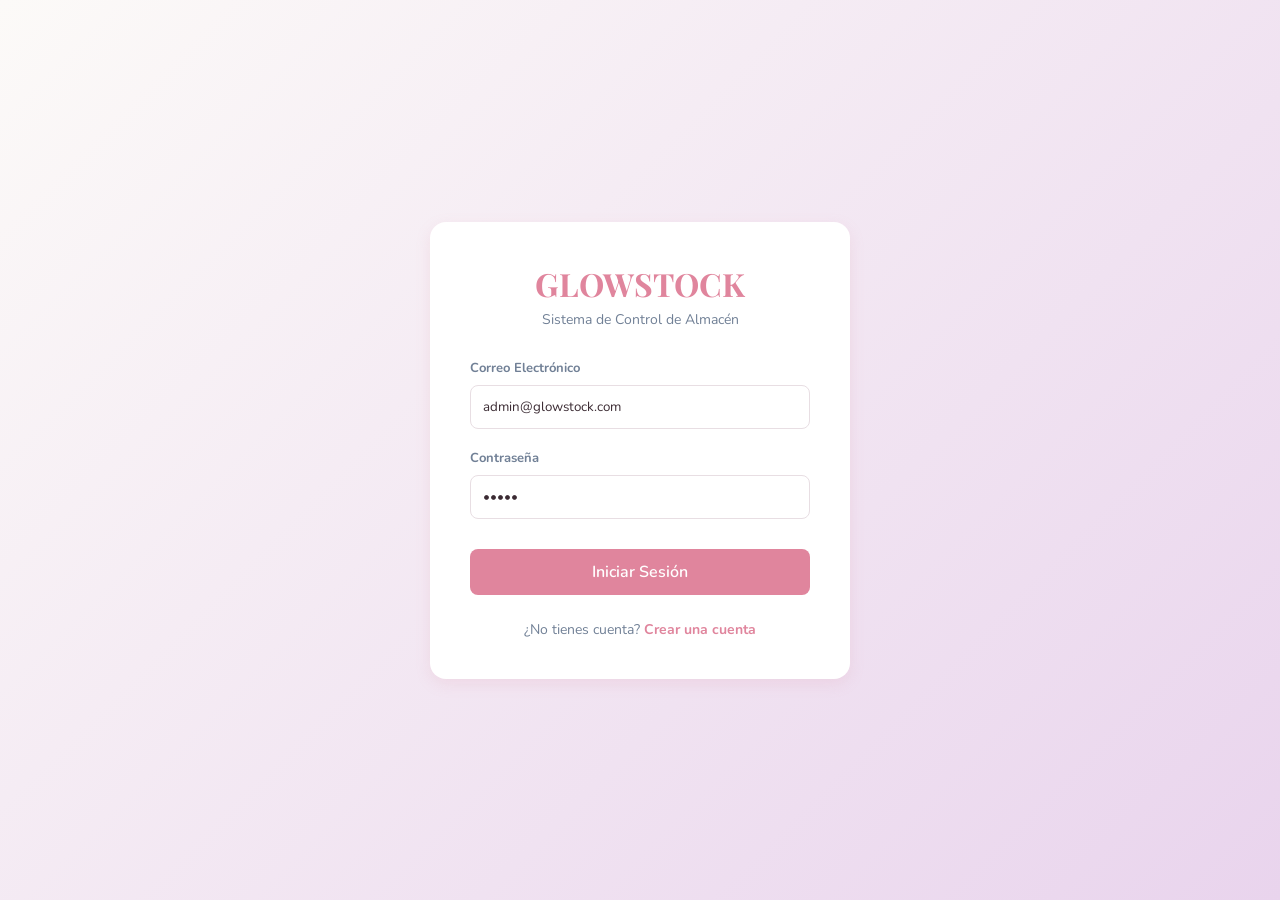
==== commit ecbc0c15: "Se cambió el diseño" ====
--- a/index.html
+++ b/index.html
@@ -1,4 +1,3 @@
-<!DOCTYPE html>
 <!DOCTYPE html>
 <html lang="es">
 <head>
@@ -6,132 +5,138 @@
     <meta name="viewport" content="width=device-width, initial-scale=1.0">
     <title>Glowstock - Control de Almacén</title>
     
-    <!-- Fuentes e Iconos -->
-    <link href="https://fonts.googleapis.com/css2?family=Inter:wght@300;400;500;600;700&display=swap" rel="stylesheet">
+    <link rel="preconnect" href="https://fonts.googleapis.com">
+    <link rel="preconnect" href="https://fonts.gstatic.com" crossorigin>
+    <link href="https://fonts.googleapis.com/css2?family=Nunito:wght@300;400;600;700&family=Playfair+Display:ital,wght@0,400;0,600;0,700;1,400&display=swap" rel="stylesheet">
     <link rel="stylesheet" href="https://cdnjs.cloudflare.com/ajax/libs/font-awesome/6.4.0/css/all.min.css">
-    
-    <!-- CSS -->
-    <link rel="stylesheet" href="estilo.css">
+    <link rel="stylesheet" href="styles.css">
 </head>
 <body>
 
-    <!-- ================= VISTA: LOGIN ================= -->
+    <!-- ================= VISTA: LOGIN Y REGISTRO ================= -->
     <div id="login-view">
-        <div class="login-card">
-            <h1>GLOWSTOCK</h1>
+        <div class="login-card" id="card-login">
+            <h1 class="font-title">GLOWSTOCK</h1>
             <p>Sistema de Control de Almacén</p>
             
             <form id="login-form">
                 <div class="input-group">
                     <label>Correo Electrónico</label>
-                    <input type="email" placeholder="admin@glowstock.com" required>
+                    <input type="email" id="login-email" placeholder="admin@glowstock.com" required value="admin@glowstock.com">
                 </div>
                 <div class="input-group">
                     <label>Contraseña</label>
-                    <input type="password" placeholder="••••••••" required>
+                    <input type="password" id="login-pass" placeholder="••••••••" required value="12345">
                 </div>
                 <button type="submit" class="btn login-btn">Iniciar Sesión</button>
             </form>
-        </div>
-    </div>
-
-    <!-- ================= VISTA: DASHBOARD ================= -->
+            <div class="toggle-form-text">
+                ¿No tienes cuenta? <span id="btn-show-register" class="text-pink">Crear una cuenta</span>
+            </div>
+        </div>
+
+        <div class="login-card hidden" id="card-register">
+            <h1 class="font-title">Nueva Cuenta</h1>
+            <p>Únete a Glowstock</p>
+            
+            <form id="register-form">
+                <div class="input-group">
+                    <label>Nombre Completo</label>
+                    <input type="text" id="reg-name" placeholder="Ej. Ana Pérez" pattern="[a-zA-ZáéíóúÁÉÍÓÚñÑ\s]+" title="Solo se permiten letras y espacios" required>
+                </div>
+                <div class="input-group">
+                    <label>Correo Electrónico</label>
+                    <input type="email" id="reg-email" placeholder="nuevo@glowstock.com" required>
+                </div>
+                <div class="input-group">
+                    <label>Contraseña</label>
+                    <input type="password" id="reg-pass" placeholder="••••••••" required>
+                </div>
+                <div class="input-group">
+                    <label>Rol de Usuario</label>
+                    <select id="reg-role" class="select-input">
+                        <option value="Administrador">Administrador</option>
+                        <option value="Empleado">Empleado</option>
+                    </select>
+                </div>
+                <button type="submit" class="btn login-btn">Registrarse</button>
+            </form>
+            <div class="toggle-form-text">
+                ¿Ya tienes cuenta? <span id="btn-show-login" class="text-pink">Iniciar sesión</span>
+            </div>
+        </div>
+    </div>
+
+    <!-- ================= VISTA: DASHBOARD PRINCIPAL ================= -->
     <div id="dashboard-view" class="hidden">
         
-        <!-- Menú Lateral (Sidebar) -->
         <aside class="sidebar" id="sidebar">
             <div class="brand">
-                <h2>GLOWSTOCK</h2>
+                <h2 class="font-title">GLOWSTOCK</h2>
                 <span>Control de Almacén</span>
             </div>
             <nav class="nav-menu">
-                <a class="nav-item active" data-target="view-inicio">
-                    <i class="fa-solid fa-house"></i> Inicio
-                </a>
-                <a class="nav-item" data-target="view-inventario">
-                    <i class="fa-solid fa-boxes-stacked"></i> Inventario
-                </a>
-                <!-- NUEVA PESTAÑA: MOVIMIENTOS -->
-                <a class="nav-item" data-target="view-movimientos">
-                    <i class="fa-solid fa-right-left"></i> Movimientos
-                </a>
-                <a class="nav-item" data-target="view-alertas">
-                    <i class="fa-solid fa-bell"></i> Alertas de Stock
-                </a>
-                <a class="nav-item" data-target="view-cuenta">
-                    <i class="fa-solid fa-user"></i> Mi Cuenta
-                </a>
+                <a class="nav-item active" data-target="view-inicio"><i class="fa-solid fa-house"></i> <span>Inicio</span></a>
+                <a class="nav-item" data-target="view-inventario"><i class="fa-solid fa-boxes-stacked"></i> <span>Inventario</span></a>
+                <a class="nav-item" data-target="view-movimientos"><i class="fa-solid fa-right-left"></i> <span>Movimientos</span></a>
+                <a class="nav-item" data-target="view-alertas"><i class="fa-solid fa-bell"></i> <span>Alertas de Stock</span></a>
+                <a class="nav-item" data-target="view-cuenta"><i class="fa-solid fa-user"></i> <span>Mi Cuenta</span></a>
             </nav>
             <div class="sidebar-footer">
-                <div class="logout-btn" id="btn-logout">
-                    <i class="fa-solid fa-arrow-right-from-bracket"></i> Cerrar Sesión
-                </div>
+                <div class="logout-btn" id="btn-logout"><i class="fa-solid fa-arrow-right-from-bracket"></i> <span>Cerrar Sesión</span></div>
             </div>
         </aside>
 
-        <!-- Contenido Principal -->
+        <div id="mobile-overlay" class="mobile-overlay hidden"></div>
+
         <main class="main-content">
             
-            <!-- Barra Superior (Topbar) -->
             <header class="topbar">
                 <div class="header-left">
-                    <button class="menu-toggle" id="menu-toggle">
-                        <i class="fa-solid fa-bars"></i>
-                    </button>
-                    <div class="search-bar">
+                    <button class="menu-toggle" id="menu-toggle"><i class="fa-solid fa-bars"></i></button>
+                    <div class="search-bar hide-on-mobile">
                         <i class="fa-solid fa-search"></i>
-                        <input type="text" placeholder="Buscar producto o marca...">
+                        <input type="text" id="global-search" placeholder="Buscar SKU para editar o Empleado...">
                     </div>
                 </div>
                 <div class="user-info">
-                    <i class="fa-regular fa-bell"></i>
                     <div class="user-profile">
-                        <div class="user-text">
-                            <span class="user-name">Carlos Daniel</span>
-                            <span class="user-role">Admin</span>
-                        </div>
-                        <div class="avatar">CD</div>
+                        <div class="user-text hide-on-mobile">
+                            <span class="user-name" id="topbar-name">Carlos Daniel</span>
+                            <span class="user-role" id="topbar-role">Admin</span>
+                        </div>
+                        <div class="avatar" id="topbar-avatar-container">
+                            <span id="topbar-avatar-text">CD</span>
+                            <img id="topbar-avatar-img" class="hidden" style="width:100%; height:100%; border-radius:50%; object-fit:cover;">
+                        </div>
                     </div>
                 </div>
             </header>
 
-            <!-- Área de Contenido Dinámico -->
             <div class="content-area">
 
-                <!-- ================= SECCIÓN: INICIO ================= -->
+                <!-- ================= INICIO ================= -->
                 <div id="view-inicio" class="section-view">
                     <div class="welcome-header">
-                        <h1>Bienvenido ✨</h1>
+                        <h1 class="font-title">Bienvenido</h1>
                         <p id="current-date-text">Cargando fecha...</p>
                     </div>
 
                     <div class="summary-cards">
-                        <div class="sum-card card-pink">
-                            <div class="card-info">
-                                <span>Total Productos</span>
-                                <h3>8</h3>
-                            </div>
+                        <div class="sum-card card-main">
+                            <div class="card-info"><span>Total Productos</span><h3 id="dash-total-prod">0</h3></div>
                             <div class="card-icon"><i class="fa-solid fa-cube"></i></div>
                         </div>
                         <div class="sum-card card-orange">
-                            <div class="card-info">
-                                <span>Alertas Activas</span>
-                                <h3>5</h3>
-                            </div>
+                            <div class="card-info"><span>Alertas Activas</span><h3 id="dash-alertas">0</h3></div>
                             <div class="card-icon"><i class="fa-solid fa-triangle-exclamation"></i></div>
                         </div>
                         <div class="sum-card card-purple">
-                            <div class="card-info">
-                                <span>Pedidos Pendientes</span>
-                                <h3>2</h3>
-                            </div>
+                            <div class="card-info"><span>Pedidos Pendientes</span><h3>2</h3></div>
                             <div class="card-icon"><i class="fa-solid fa-cart-shopping"></i></div>
                         </div>
                         <div class="sum-card card-green">
-                            <div class="card-info">
-                                <span>Movimientos Hoy</span>
-                                <h3>0</h3>
-                            </div>
+                            <div class="card-info"><span>Movimientos Hoy</span><h3 id="dash-movimientos">0</h3></div>
                             <div class="card-icon"><i class="fa-solid fa-arrow-trend-up"></i></div>
                         </div>
                     </div>
@@ -139,59 +144,26 @@
                     <div class="dashboard-widgets">
                         <div class="widget">
                             <div class="widget-header">
-                                <h3>Alertas Recientes</h3>
-                                <a href="#">Ver todas &rarr;</a>
-                            </div>
-                            <div class="widget-list">
-                                <div class="list-item item-orange">
-                                    <i class="fa-solid fa-box"></i>
-                                    <div>
-                                        <strong>Sérum Vitamina C</strong>
-                                        <span>Stock bajo: 3 ml</span>
-                                    </div>
-                                </div>
-                                <div class="list-item item-yellow">
-                                    <i class="fa-solid fa-triangle-exclamation"></i>
-                                    <div>
-                                        <strong>Sérum Vitamina C</strong>
-                                        <span>Vence el 10/07/2026</span>
-                                    </div>
-                                </div>
-                                <div class="list-item item-red">
-                                    <i class="fa-solid fa-xmark"></i>
-                                    <div>
-                                        <strong>Máscara de Pestañas</strong>
-                                        <span>Venció el 20/12/2025</span>
-                                    </div>
-                                </div>
+                                <h3 class="font-title">Alertas Recientes</h3>
+                                <a href="#" onclick="document.querySelector('[data-target=\'view-alertas\']').click()">Ver todas &rarr;</a>
+                            </div>
+                            <div class="widget-list" id="widget-alertas-inicio">
+                                <!-- Llenado por JS -->
                             </div>
                         </div>
 
                         <div class="widget">
                             <div class="widget-header">
-                                <h3>Pedidos Recientes</h3>
-                                <a href="#">Ver todos &rarr;</a>
+                                <h3 class="font-title">Pedidos Recientes</h3>
+                                <a href="#" onclick="document.querySelector('[data-target=\'view-alertas\']').click()">Ver todos &rarr;</a>
                             </div>
                             <div class="widget-list">
                                 <div class="list-item bg-light">
-                                    <div>
-                                        <strong>The Ordinary México</strong>
-                                        <span><i class="fa-regular fa-clock"></i> 15/06/2026</span>
-                                    </div>
-                                    <span class="text-orange">Pendiente</span>
+                                    <div><strong>MAC Cosmetics MX</strong><span><i class="fa-regular fa-clock"></i> 10/06/2026</span></div>
+                                    <span class="text-purple">En camino</span>
                                 </div>
                                 <div class="list-item bg-light">
-                                    <div>
-                                        <strong>MAC Cosmetics MX</strong>
-                                        <span><i class="fa-regular fa-clock"></i> 10/06/2026</span>
-                                    </div>
-                                    <span class="text-purple">En camino</span>
-                                </div>
-                                <div class="list-item bg-light">
-                                    <div>
-                                        <strong>L'Oréal Distribuidora</strong>
-                                        <span><i class="fa-regular fa-clock"></i> 28/05/2026</span>
-                                    </div>
+                                    <div><strong>L'Oréal Distribuidora</strong><span><i class="fa-regular fa-clock"></i> 28/05/2026</span></div>
                                     <span class="text-green">Recibido</span>
                                 </div>
                             </div>
@@ -199,32 +171,24 @@
                     </div>
                 </div>
 
-                <!-- ================= SECCIÓN: INVENTARIO ================= -->
+                <!-- ================= INVENTARIO ================= -->
                 <div id="view-inventario" class="section-view hidden">
-                    <div class="section-header" style="align-items: flex-end;">
+                    <div class="section-header align-end mobile-col">
                         <div>
-                            <h1>Inventario</h1>
-                            <p class="subtitle">8 productos</p>
-                        </div>
-                        <button class="btn"><i class="fa-solid fa-plus"></i> Nuevo Producto</button>
-                    </div>
-
-                    <div class="table-controls">
+                            <h1 class="font-title">Inventario</h1>
+                            <p class="subtitle" id="inventario-count">Cargando productos...</p>
+                        </div>
+                        <button class="btn admin-only" id="btn-nuevo-producto"><i class="fa-solid fa-plus"></i> Nuevo Producto</button>
+                    </div>
+
+                    <div class="table-controls mobile-col">
                         <div class="table-search">
                             <i class="fa-solid fa-search"></i>
-                            <input type="text" placeholder="Buscar producto o marca...">
-                        </div>
-                        <div class="table-filters">
-                            <select>
-                                <option>Todas las categorías</option>
-                                <option>Maquillaje</option>
-                                <option>Skincare</option>
-                            </select>
-                            <select>
-                                <option>Todos los estados</option>
-                                <option>OK</option>
-                                <option>Stock bajo</option>
-                                <option>Vencido</option>
+                            <input type="text" id="search-inventario" placeholder="Buscar por nombre o SKU...">
+                        </div>
+                        <div class="table-filters mobile-col">
+                            <select id="filter-categoria">
+                                <option value="Todas">Todas las categorías</option>
                             </select>
                         </div>
                     </div>
@@ -233,312 +197,127 @@
                         <table class="data-table">
                             <thead>
                                 <tr>
-                                    <th>Producto</th>
-                                    <th>Marca</th>
-                                    <th>Categoría</th>
-                                    <th>Precio</th>
-                                    <th>Stock</th>
-                                    <th>Vencimiento</th>
-                                    <th>Estado</th>
-                                    <th>Acciones</th>
+                                    <th>Producto / SKU</th><th>Marca</th><th>Categoría</th><th>Caducidad</th><th>Precio</th><th>Stock</th><th>Estado</th><th>Acciones</th>
                                 </tr>
                             </thead>
-                            <tbody>
-                                <tr>
-                                    <td>
-                                        <strong>Labial Mate Rouge</strong>
-                                        <span>Labial mate de larga duración color rojo intenso</span>
-                                    </td>
-                                    <td>MAC</td>
-                                    <td><span class="badge cat-badge">Maquillaje</span></td>
-                                    <td>$350.00</td>
-                                    <td><strong>12</strong> <span class="stock-min">/ mín 5</span></td>
-                                    <td>15/11/2026</td>
-                                    <td><span class="badge status-ok">OK</span></td>
-                                    <td class="actions">
-                                        <i class="fa-solid fa-pen text-pink"></i>
-                                        <i class="fa-solid fa-trash-can text-red"></i>
-                                    </td>
-                                </tr>
-                                <tr>
-                                    <td>
-                                        <strong>Sérum Vitamina C</strong>
-                                        <span>Sérum antioxidante con vitamina C al 23%</span>
-                                    </td>
-                                    <td>The Ordinary</td>
-                                    <td><span class="badge cat-badge">Skincare</span></td>
-                                    <td>$420.00</td>
-                                    <td><strong class="text-orange">3</strong> <span class="stock-min">/ mín 8 ml</span></td>
-                                    <td>10/07/2026</td>
-                                    <td><span class="badge status-warn">Próx. vencer</span></td>
-                                    <td class="actions">
-                                        <i class="fa-solid fa-pen text-pink"></i>
-                                        <i class="fa-solid fa-trash-can text-red"></i>
-                                    </td>
-                                </tr>
-                                <tr>
-                                    <td>
-                                        <strong>Base Fluida NW25</strong>
-                                        <span>Base de maquillaje fluida cobertura media</span>
-                                    </td>
-                                    <td>MAC</td>
-                                    <td><span class="badge cat-badge">Maquillaje</span></td>
-                                    <td>$680.00</td>
-                                    <td><strong>8</strong> <span class="stock-min">/ mín 5 unidad</span></td>
-                                    <td>01/12/2026</td>
-                                    <td><span class="badge status-ok">OK</span></td>
-                                    <td class="actions">
-                                        <i class="fa-solid fa-pen text-pink"></i>
-                                        <i class="fa-solid fa-trash-can text-red"></i>
-                                    </td>
-                                </tr>
-                                <tr>
-                                    <td>
-                                        <strong>Máscara de Pestañas</strong>
-                                        <span>Máscara voluminizadora negra intensa</span>
-                                    </td>
-                                    <td>L'Oréal</td>
-                                    <td><span class="badge cat-badge">Maquillaje</span></td>
-                                    <td>$280.00</td>
-                                    <td><strong>15</strong> <span class="stock-min">/ mín 10 unidad</span></td>
-                                    <td>20/12/2025</td>
-                                    <td><span class="badge status-out">Vencido</span></td>
-                                    <td class="actions">
-                                        <i class="fa-solid fa-pen text-pink"></i>
-                                        <i class="fa-solid fa-trash-can text-red"></i>
-                                    </td>
-                                </tr>
-                                <tr>
-                                    <td>
-                                        <strong>Crema Hidratante SPF30</strong>
-                                        <span>Hidratante facial con protección solar</span>
-                                    </td>
-                                    <td>CeraVe</td>
-                                    <td><span class="badge cat-badge">Skincare</span></td>
-                                    <td>$520.00</td>
-                                    <td><strong class="text-orange">6</strong> <span class="stock-min">/ mín 6</span></td>
-                                    <td>15/03/2027</td>
-                                    <td><span class="badge status-low">Stock bajo</span></td>
-                                    <td class="actions">
-                                        <i class="fa-solid fa-pen text-pink"></i>
-                                        <i class="fa-solid fa-trash-can text-red"></i>
-                                    </td>
-                                </tr>
-                                <tr>
-                                    <td>
-                                        <strong>Polvo Compacto Nude</strong>
-                                        <span>Polvo compacto acabado satinado tono nude</span>
-                                    </td>
-                                    <td>NARS</td>
-                                    <td><span class="badge cat-badge">Maquillaje</span></td>
-                                    <td>$590.00</td>
-                                    <td><strong class="text-orange">4</strong> <span class="stock-min">/ mín 5 unidad</span></td>
-                                    <td>30/09/2026</td>
-                                    <td><span class="badge status-low">Stock bajo</span></td>
-                                    <td class="actions">
-                                        <i class="fa-solid fa-pen text-pink"></i>
-                                        <i class="fa-solid fa-trash-can text-red"></i>
-                                    </td>
-                                </tr>
-                            </tbody>
+                            <tbody id="tbody-inventario"></tbody>
                         </table>
                     </div>
                 </div>
 
-                <!-- ================= NUEVA SECCIÓN: MOVIMIENTOS ================= -->
+                <!-- ================= MOVIMIENTOS ================= -->
                 <div id="view-movimientos" class="section-view hidden">
-                    <div class="section-header" style="align-items: flex-end;">
+                    <div class="section-header align-end mobile-col">
                         <div>
-                            <h1 style="font-family: serif; font-size: 32px; font-weight: bold; margin-bottom: 5px;">Movimientos de Stock</h1>
+                            <h1 class="font-title">Movimientos de Stock</h1>
                             <p class="subtitle">Registro de entradas, salidas y ajustes.</p>
                         </div>
-                        <button class="btn" id="btn-abrir-modal"><i class="fa-solid fa-plus"></i> Registrar Movimiento</button>
-                    </div>
-
-                    <div class="movimientos-stats">
-                        <div class="mov-stat-card">
-                            <span>Total Entradas</span>
-                            <h3 class="text-green">2 <i class="fa-solid fa-arrow-trend-up"></i></h3>
-                        </div>
-                        <div class="mov-stat-card">
-                            <span>Total Salidas</span>
-                            <h3 class="text-red">3 <i class="fa-solid fa-arrow-trend-down"></i></h3>
-                        </div>
-                        <div class="mov-stat-card">
-                            <span>Total Ajustes</span>
-                            <h3 class="text-blue">0 <i class="fa-solid fa-rotate"></i></h3>
-                        </div>
-                    </div>
-
-                    <div class="table-controls" style="border-radius: 12px; margin-bottom: 20px;">
+                        <button class="btn" id="btn-registrar-mov"><i class="fa-solid fa-plus"></i> Registrar Movimiento</button>
+                    </div>
+
+                    <div class="movimientos-stats mobile-col">
+                        <div class="mov-stat-card"><span>Total Entradas</span><h3 class="text-green"><span id="stat-entradas">0</span> <i class="fa-solid fa-arrow-trend-up"></i></h3></div>
+                        <div class="mov-stat-card"><span>Total Salidas</span><h3 class="text-red"><span id="stat-salidas">0</span> <i class="fa-solid fa-arrow-trend-down"></i></h3></div>
+                    </div>
+
+                    <div class="table-controls mobile-col" style="border-radius: 12px; margin-bottom: 20px;">
                         <div class="table-search" style="background: white; border: 1px solid var(--border-color);">
                             <i class="fa-solid fa-search"></i>
-                            <input type="text" placeholder="Buscar por producto...">
-                        </div>
-                        <div class="table-filters">
-                            <select style="background: var(--bg-color); border: none;">
-                                <option>Todos los tipos</option>
-                            </select>
+                            <input type="text" id="search-movimientos" placeholder="Buscar por producto o empleado...">
                         </div>
                     </div>
 
                     <div class="table-container" style="border-radius: 12px;">
                         <table class="data-table">
-                            <thead>
-                                <tr>
-                                    <th>Tipo</th>
-                                    <th>Producto</th>
-                                    <th>Cantidad</th>
-                                    <th>Fecha</th>
-                                    <th>Usuario</th>
-                                </tr>
-                            </thead>
-                            <tbody>
-                                <tr>
-                                    <td><span class="badge status-ok" style="background: #e6ffed; color: #22863a;"><i class="fa-solid fa-arrow-up-right-dots"></i> Entrada</span></td>
-                                    <td>Labial Matte</td>
-                                    <td class="text-green" style="font-weight: bold;">+10</td>
-                                    <td>08/07/2026</td>
-                                    <td>Monserrat de los Santos Sanchéz</td>
-                                </tr>
-                                <tr>
-                                    <td><span class="badge status-out" style="background: #ffeef0; color: #cb2431;"><i class="fa-solid fa-arrow-down-right-dots"></i> Salida</span></td>
-                                    <td>Sérum Vitamina C</td>
-                                    <td class="text-red" style="font-weight: bold;">-2</td>
-                                    <td>07/07/2026</td>
-                                    <td>Carlos Daniel</td>
-                                </tr>
-                                <tr>
-                                    <td><span class="badge status-out" style="background: #ffeef0; color: #cb2431;"><i class="fa-solid fa-arrow-down-right-dots"></i> Salida</span></td>
-                                    <td>Base Fluida NW25</td>
-                                    <td class="text-red" style="font-weight: bold;">-1</td>
-                                    <td>06/07/2026</td>
-                                    <td>Monserrat de los Santos Sanchéz</td>
-                                </tr>
-                            </tbody>
+                            <thead><tr><th>Tipo</th><th>Producto</th><th>Cantidad</th><th>Fecha</th><th>Usuario</th></tr></thead>
+                            <tbody id="tbody-movimientos"></tbody>
                         </table>
                     </div>
                 </div>
 
-                <!-- ================= SECCIÓN: ALERTAS ================= -->
+                <!-- ================= ALERTAS ================= -->
                 <div id="view-alertas" class="section-view hidden">
                     <div class="section-header">
-                        <h1>Centro de Alertas</h1>
+                        <h1 class="font-title">Centro de Alertas</h1>
                     </div>
                     
-                    <div class="alert-stats">
+                    <div class="alert-stats mobile-col">
                         <div class="stat-card">
                             <div class="stat-icon stat-danger"><i class="fa-solid fa-circle-exclamation"></i></div>
-                            <div class="stat-info">
-                                <h3>5</h3>
-                                <p>Productos sin stock</p>
-                            </div>
+                            <div class="stat-info"><h3 class="font-title" id="alert-agotados">0</h3><p>Agotados o Vencidos</p></div>
                         </div>
                         <div class="stat-card">
                             <div class="stat-icon stat-warning"><i class="fa-solid fa-triangle-exclamation"></i></div>
-                            <div class="stat-info">
-                                <h3>12</h3>
-                                <p>Menos de 10 unidades</p>
-                            </div>
-                        </div>
-                        <div class="stat-card">
-                            <div class="stat-icon stat-success"><i class="fa-solid fa-boxes-stacked"></i></div>
-                            <div class="stat-info">
-                                <h3>145</h3>
-                                <p>Niveles óptimos</p>
-                            </div>
-                        </div>
-                    </div>
-
-                    <div class="alert-list">
-                        <h3 class="alert-list-title">Detalle de Atención Inmediata</h3>
-                        
-                        <div class="alert-item">
-                            <div class="alert-text">
-                                <span class="badge status-out" style="width: auto; padding: 6px 12px; margin-right: 10px;">Urgente</span>
-                                <span><strong>Rímel Black Out</strong> se ha agotado por completo.</span>
-                            </div>
-                            <button class="btn">Reabastecer</button>
-                        </div>
-                        
-                        <div class="alert-item">
-                            <div class="alert-text">
-                                <span class="badge status-warn" style="width: auto; padding: 6px 12px; margin-right: 10px;">Precaución</span>
-                                <span><strong>Labial Rojo Pasión</strong> a punto de agotarse (3 pz restantes).</span>
-                            </div>
-                            <button class="btn">Reabastecer</button>
-                        </div>
-                    </div>
-                </div>
-
-                <!-- ================= SECCIÓN: MI CUENTA (ACTUALIZADA A PERFIL) ================= -->
+                            <div class="stat-info"><h3 class="font-title" id="alert-bajos">0</h3><p>Stock bajo o Próx. a vencer</p></div>
+                        </div>
+                    </div>
+
+                    <div class="dashboard-widgets" style="margin-bottom: 30px;">
+                        <div class="widget">
+                            <div class="widget-header"><h3 class="font-title">Notificaciones de Stock y Caducidad</h3></div>
+                            <div class="widget-list" id="widget-alertas-centro"></div>
+                        </div>
+                        <div class="widget">
+                            <div class="widget-header"><h3 class="font-title">Pedidos Pendientes</h3></div>
+                            <div class="widget-list">
+                                <div class="list-item bg-light"><div><strong>MAC Cosmetics MX</strong><span><i class="fa-regular fa-clock"></i> 10/06/2026</span></div><span class="text-purple">En camino</span></div>
+                                <div class="list-item bg-light"><div><strong>L'Oréal Distribuidora</strong><span><i class="fa-regular fa-clock"></i> 28/05/2026</span></div><span class="text-green">Recibido</span></div>
+                            </div>
+                        </div>
+                    </div>
+                </div>
+
+                <!-- ================= MI CUENTA ================= -->
                 <div id="view-cuenta" class="section-view hidden">
-                    
                     <div class="perfil-layout">
-                        <!-- Columna Izquierda: Info Usuario y Stats -->
+                        <!-- Info Usuario -->
                         <div class="perfil-info-col">
-                            <h2 style="font-family: serif; font-size: 24px; font-weight: bold; margin-bottom: 30px;">Perfil de Usuario</h2>
+                            <h2 class="font-title" style="margin-bottom: 30px;">Perfil de Usuario</h2>
+                            <div class="user-header-info">
+                                <input type="file" id="avatar-upload" accept="image/*" hidden>
+                                <div class="avatar-perfil-placeholder" id="perfil-avatar-btn" title="Clic para cambiar foto">
+                                    <span id="perfil-avatar-text">CD</span>
+                                    <img id="perfil-avatar-img" class="hidden" style="width:100%; height:100%; border-radius:50%; object-fit:cover;">
+                                </div>
+                                <div class="user-details-text">
+                                    <div style="display: flex; align-items: center;">
+                                        <h3 class="font-title" id="cuenta-name" style="margin:0;">Carlos Daniel</h3>
+                                        <i class="fa-solid fa-pen text-pink" id="btn-edit-profile" title="Editar perfil" style="font-size: 14px; margin-left: 10px;"></i>
+                                    </div>
+                                    <p class="email-text" id="cuenta-email">admin@glowstock.com</p>
+                                    <p class="role-text" id="cuenta-role">Administrador</p>
+                                </div>
+                            </div>
+
+                            <div class="perfil-stats-grid">
+                                <div class="p-stat-box" onclick="document.querySelector('[data-target=\'view-inventario\']').click()">Productos<br>registrados</div>
+                                <div class="p-stat-box admin-only" onclick="abrirModalCategorias()">Categorías / Marcas<br>Activas</div>
+                                <div class="p-stat-box admin-only" onclick="abrirModalUsuarios()">Agregar, editar y<br>eliminar usuarios</div>
+                            </div>
+                        </div>
+
+                        <!-- Settings (Limpio y 100% funcional) -->
+                        <div class="perfil-settings-col">
+                            <h2 class="font-title" style="margin-bottom: 30px;">Settings</h2>
                             
-                            <div class="user-header-info">
-                                <img src="https://i.pravatar.cc/150?img=11" alt="Avatar" class="avatar-perfil">
-                                <div class="user-details-text">
-                                    <h3>David de Jesús Cruz Santiago</h3>
-                                    <p class="email-text">david.cruz@gmail.com</p>
-                                    <p class="role-text">Administrador</p>
-                                </div>
-                            </div>
-
-                            <div class="perfil-stats-grid">
-                                <div class="p-stat-box">Productos<br>registrados</div>
-                                <div class="p-stat-box">Poco stock /<br>Agotados</div>
-                                <div class="p-stat-box">Entradas/<br>salidas</div>
-                                <div class="p-stat-box">Categorías<br>Activas</div>
-                            </div>
-                        </div>
-
-                        <!-- Columna Derecha: Settings -->
-                        <div class="perfil-settings-col">
-                            <h2 style="font-family: serif; font-size: 24px; font-weight: bold; margin-bottom: 30px;">Settings</h2>
-                            
-                            <div class="setting-row">
-                                <div class="setting-text">
-                                    <strong style="display: block; margin-bottom: 5px;">Permisos clave</strong>
-                                    <p>Editar la información del negocio y proveedores.</p>
-                                </div>
-                                <label class="switch">
-                                    <input type="checkbox" checked>
-                                    <span class="slider round"></span>
-                                </label>
-                            </div>
-
-                            <div class="setting-row">
-                                <div class="setting-text">
-                                    <p>Crear, modificar y eliminar usuarios.</p>
-                                </div>
-                                <label class="switch">
-                                    <input type="checkbox">
-                                    <span class="slider round"></span>
-                                </label>
-                            </div>
-
-                            <div class="setting-row">
-                                <div class="setting-text">
-                                    <p>Validar registros de los empleados.</p>
-                                </div>
-                                <label class="switch">
-                                    <input type="checkbox">
-                                    <span class="slider round"></span>
-                                </label>
-                            </div>
-                            
-                            <div class="setting-row" style="border-bottom: none;">
-                                <div class="setting-text">
-                                    <p>Añadir, editar y borrar registros de stock.</p>
-                                </div>
-                                <label class="switch">
-                                    <input type="checkbox">
-                                    <span class="slider round"></span>
-                                </label>
+                            <!-- Opciones para ADMINISTRADOR -->
+                            <div id="settings-admin" class="hidden">
+                                <div class="setting-row">
+                                    <div class="setting-text"><p>Crear, modificar y eliminar usuarios.</p></div>
+                                    <label class="switch"><input type="checkbox" id="perm-admin-0"><span class="slider round"></span></label>
+                                </div>
+                                <div class="setting-row" style="border-bottom: none;">
+                                    <div class="setting-text"><p>Añadir, editar y borrar registros de stock.</p></div>
+                                    <label class="switch"><input type="checkbox" id="perm-admin-1"><span class="slider round"></span></label>
+                                </div>
+                            </div>
+
+                            <!-- Opciones para EMPLEADO -->
+                            <div id="settings-empleado" class="hidden">
+                                <div class="setting-row" style="border-bottom: none;">
+                                    <div class="setting-text"><strong style="display: block; margin-bottom: 5px;">Permisos clave</strong><p>Actualiza el inventario cuando llega o se vende mercancía.</p></div>
+                                    <label class="switch"><input type="checkbox" id="perm-emp-0"><span class="slider round"></span></label>
+                                </div>
                             </div>
                         </div>
                     </div>
@@ -548,42 +327,138 @@
         </main>
     </div>
 
-    <!-- ================= MODAL: REGISTRO DE ENTRADAS ================= -->
-    <div id="modal-registro" class="modal-overlay hidden">
+    <!-- ================= MODALES DEL SISTEMA ================= -->
+    
+    <!-- Modal: Nuevo/Editar Producto -->
+    <div id="modal-producto" class="modal-overlay hidden">
         <div class="modal-content">
             <div class="modal-header">
-                <h2 style="font-family: serif; font-size: 28px;">Registro de entradas</h2>
-                <button class="btn-close" id="btn-cerrar-modal"><i class="fa-solid fa-xmark"></i></button>
-            </div>
-            
-            <div class="modal-body">
-                <div class="form-fields-modal">
-                    <div class="field-row">
-                        <strong>Marca</strong>
-                        <div class="mock-input">Producto</div>
-                    </div>
-                    <div class="field-row">
-                        <strong>Categoría</strong>
-                        <div class="mock-input">Maquillaje</div>
-                    </div>
-                    <div class="field-row">
-                        <strong>Stock actual</strong>
-                        <div class="mock-input">24 productos disponibles</div>
-                    </div>
-                </div>
-                
-                <div class="image-upload-box">
-                    <i class="fa-solid fa-plus"></i>
-                </div>
-            </div>
-            
-            <div class="modal-footer">
-                <button class="btn" id="btn-guardar-modal" style="width: 150px;">Guardar</button>
-            </div>
-        </div>
-    </div>
-
-    <!-- Script -->
-    <script src="app.js"></script>
+                <h2 class="font-title" id="modal-prod-title">Nuevo Producto</h2>
+                <button class="btn-close" onclick="document.getElementById('modal-producto').classList.add('hidden')"><i class="fa-solid fa-xmark"></i></button>
+            </div>
+            <form id="form-producto">
+                <input type="hidden" id="prod-id">
+                <div class="form-grid mobile-col">
+                    <div class="input-group">
+                        <label>Nombre del Producto</label>
+                        <input type="text" id="prod-nombre" pattern="[a-zA-ZáéíóúÁÉÍÓÚñÑ\s]+" title="Solo se permiten letras y espacios" required>
+                    </div>
+                    <div class="input-group">
+                        <label>SKU / Código</label>
+                        <input type="text" id="prod-sku" pattern="[0-9]+" title="Solo se permiten números" required>
+                    </div>
+                    <div class="input-group">
+                        <label>Marca</label>
+                        <select id="prod-marca" class="select-input" required></select>
+                    </div>
+                    <div class="input-group">
+                        <label>Categoría</label>
+                        <select id="prod-categoria" class="select-input" required></select>
+                    </div>
+                    <div class="input-group">
+                        <label>Fecha de Caducidad</label>
+                        <input type="date" id="prod-caducidad" required>
+                    </div>
+                    <div class="input-group">
+                        <label>Precio Max. $5000</label>
+                        <input type="number" step="0.01" id="prod-precio" max="5000" required>
+                    </div>
+                    <div class="input-group">
+                        <label>Stock Inicial (Máx 5000)</label>
+                        <input type="number" id="prod-stock" min="1" max="5000" required>
+                    </div>
+                    <div class="input-group">
+                        <label>Stock Mínimo</label>
+                        <input type="number" id="prod-min" min="1" required>
+                    </div>
+                </div>
+                <div class="modal-footer" style="margin-top: 20px;"><button type="submit" class="btn" style="width: 100%;">Guardar Producto</button></div>
+            </form>
+        </div>
+    </div>
+
+    <!-- Modal: Registro de Movimiento -->
+    <div id="modal-movimiento" class="modal-overlay hidden">
+        <div class="modal-content">
+            <div class="modal-header">
+                <h2 class="font-title">Registro de Movimiento</h2>
+                <button class="btn-close" onclick="document.getElementById('modal-movimiento').classList.add('hidden')"><i class="fa-solid fa-xmark"></i></button>
+            </div>
+            <form id="form-movimiento">
+                <div class="modal-body mobile-col">
+                    <div class="form-fields-modal">
+                        <div class="field-row"><strong>Tipo</strong><select id="mov-tipo" class="mock-input" required style="border:none; cursor:pointer;"><option value="Entrada">Entrada (+)</option><option value="Salida">Salida (-)</option></select></div>
+                        <div class="field-row"><strong>Producto</strong><select id="mov-producto" class="mock-input" required style="border:none; cursor:pointer; max-width: 200px;"></select></div>
+                        <div class="field-row"><strong>Cantidad</strong><input type="number" id="mov-cantidad" class="mock-input" style="border:none; text-align:right; width:80px;" required min="1"></div>
+                    </div>
+                </div>
+                <div class="modal-footer"><button type="submit" class="btn" style="width: 100%;">Registrar</button></div>
+            </form>
+        </div>
+    </div>
+
+    <!-- Modal: Editar Perfil -->
+    <div id="modal-editar-perfil" class="modal-overlay hidden">
+        <div class="modal-content" style="max-width: 450px;">
+            <div class="modal-header">
+                <h2 class="font-title">Editar Perfil</h2>
+                <button class="btn-close" onclick="document.getElementById('modal-editar-perfil').classList.add('hidden')"><i class="fa-solid fa-xmark"></i></button>
+            </div>
+            <form id="form-editar-perfil">
+                <div class="input-group">
+                    <label>Nombre Completo</label>
+                    <input type="text" id="edit-perfil-name" pattern="[a-zA-ZáéíóúÁÉÍÓÚñÑ\s]+" title="Solo se permiten letras y espacios" required>
+                </div>
+                <div class="input-group">
+                    <label>Correo Electrónico</label>
+                    <input type="email" id="edit-perfil-email" required>
+                </div>
+                <div class="input-group">
+                    <label>Nueva Contraseña (opcional)</label>
+                    <input type="password" id="edit-perfil-pass" placeholder="Dejar en blanco para no cambiar">
+                </div>
+                <div class="modal-footer" style="margin-top:20px;">
+                    <button type="submit" class="btn" style="width: 100%;">Guardar Cambios</button>
+                </div>
+            </form>
+        </div>
+    </div>
+
+    <!-- Modal: Gestión de Usuarios (Admin) -->
+    <div id="modal-usuarios" class="modal-overlay hidden">
+        <div class="modal-content">
+            <div class="modal-header">
+                <h2 class="font-title">Gestión de Usuarios</h2>
+                <button class="btn-close" onclick="document.getElementById('modal-usuarios').classList.add('hidden')"><i class="fa-solid fa-xmark"></i></button>
+            </div>
+            <div class="table-container" style="max-height: 300px; overflow-y:auto; margin-bottom: 20px;">
+                <table class="data-table">
+                    <thead><tr><th>Nombre</th><th>Email</th><th>Rol</th><th>Acciones</th></tr></thead>
+                    <tbody id="tbody-usuarios"></tbody>
+                </table>
+            </div>
+            <button class="btn" style="width:100%;" onclick="abrirRegistroDesdeAdmin()">+ Nuevo Usuario</button>
+        </div>
+    </div>
+
+    <!-- Modal: Categorías y Marcas (Admin) -->
+    <div id="modal-categorias" class="modal-overlay hidden">
+        <div class="modal-content">
+            <div class="modal-header">
+                <h2 class="font-title">Gestión de Categorías y Marcas</h2>
+                <button class="btn-close" onclick="document.getElementById('modal-categorias').classList.add('hidden')"><i class="fa-solid fa-xmark"></i></button>
+            </div>
+            <form id="form-add-marca" style="margin-bottom: 15px; display:flex; gap:10px;">
+                <input type="text" id="nueva-marca" class="select-input" placeholder="Añadir Nueva Marca..." required>
+                <button type="submit" class="btn">Añadir</button>
+            </form>
+            <form id="form-add-cat" style="display:flex; gap:10px;">
+                <input type="text" id="nueva-cat" class="select-input" placeholder="Añadir Nueva Categoría..." required>
+                <button type="submit" class="btn">Añadir</button>
+            </form>
+        </div>
+    </div>
+
+    <script src="script.js"></script>
 </body>
 </html>
--- a/styles.css
+++ b/styles.css
@@ -0,0 +1,211 @@
+/* ================= VARIABLES ================= */
+:root {
+    --primary: #E0859D;      
+    --secondary: #E9D4ED;    
+    --accent: #F6EEF0;       
+    --bg-color: #FCFAF8;     
+    --text-dark: #3B2B33;    
+    --text-muted: #718096;
+    --border-color: #e8dee3;
+    --sidebar-width: 260px;
+    
+    --success-bg: #e6ffed; --success-text: #22863a;
+    --warning-bg: #fff8c5; --warning-text: #b08800;
+    --danger-bg: #ffeef0;  --danger-text: #cb2431;
+    --orange-bg: #fff1e5;  --orange-text: #d97706;
+    
+    --shadow-sm: 0 2px 4px rgba(59, 43, 51, 0.05);
+    --shadow-md: 0 5px 15px rgba(224, 133, 157, 0.15);
+}
+
+* { margin: 0; padding: 0; box-sizing: border-box; font-family: 'Nunito', sans-serif;}
+
+body { background-color: var(--bg-color); color: var(--text-dark); height: 100vh; overflow: hidden; }
+
+.font-title { font-family: 'Playfair Display', serif; }
+.hidden { display: none !important; }
+
+/* COMPONENTES BASE */
+.btn { background-color: var(--primary); color: #fff; border: none; padding: 12px 20px; border-radius: 8px; cursor: pointer; font-weight: 600; font-size: 14px; transition: 0.3s; }
+.btn:hover { background-color: #c97288; box-shadow: var(--shadow-sm); }
+.text-pink { color: var(--primary); cursor: pointer; font-weight: 700; transition: 0.2s;}
+.text-pink:hover { text-decoration: underline; transform: scale(1.05);}
+
+.input-group { margin-bottom: 20px; text-align: left; }
+.input-group label { display: block; font-size: 13px; font-weight: 700; color: var(--text-muted); margin-bottom: 8px; }
+.input-group input, .select-input { width: 100%; padding: 12px; border: 1px solid var(--border-color); border-radius: 8px; outline: none; transition: 0.2s; background: #fff; color: var(--text-dark); font-family: 'Nunito';}
+.input-group input:focus, .select-input:focus { border-color: var(--primary); box-shadow: 0 0 0 3px var(--accent); }
+
+/* LOGIN */
+#login-view { height: 100vh; display: flex; align-items: center; justify-content: center; background: linear-gradient(135deg, var(--bg-color) 0%, var(--secondary) 100%); padding: 20px; }
+.login-card { background: #fff; padding: 40px; border-radius: 16px; box-shadow: var(--shadow-md); width: 100%; max-width: 420px; text-align: center; }
+.login-card h1 { color: var(--primary); margin-bottom: 5px; font-size: 32px;}
+.login-card p { color: var(--text-muted); margin-bottom: 30px; font-size: 14px; }
+.login-btn { width: 100%; font-size: 16px; margin-top: 10px; }
+.toggle-form-text { margin-top: 25px; font-size: 14px; color: var(--text-muted); }
+
+/* ESTRUCTURA */
+#dashboard-view { display: flex; height: 100vh; position: relative; width: 100%; }
+
+/* Sidebar */
+.sidebar { width: var(--sidebar-width); background-color: #fff; border-right: 1px solid var(--border-color); display: flex; flex-direction: column; padding: 24px 0; transition: all 0.3s ease; z-index: 1000; overflow: hidden; }
+.sidebar.collapsed { width: 0; padding: 0; border: none; }
+.brand { padding: 0 24px 30px; }
+.brand h2 { color: var(--primary); font-size: 26px; }
+.brand span { font-size: 12px; color: var(--text-muted); text-transform: uppercase; letter-spacing: 1px; font-weight: 700;}
+.nav-menu { flex: 1; display: flex; flex-direction: column; gap: 8px; padding: 0 16px; min-width: 260px; }
+.nav-item { display: flex; align-items: center; padding: 12px 20px; color: var(--text-muted); border-radius: 10px; font-weight: 600; transition: 0.2s; cursor: pointer; white-space: nowrap; }
+.nav-item i { width: 24px; font-size: 18px; margin-right: 10px;}
+.nav-item:hover, .nav-item.active { background-color: var(--accent); color: var(--primary); }
+.sidebar-footer { padding: 20px 24px; border-top: 1px solid var(--border-color); min-width: 260px; }
+.logout-btn { display: flex; align-items: center; color: var(--text-muted); cursor: pointer; transition: 0.2s; white-space: nowrap; font-weight: 600;}
+.logout-btn i { margin-right: 10px; }
+.logout-btn:hover { color: var(--danger-text); }
+
+/* Main Content */
+.main-content { flex: 1; display: flex; flex-direction: column; overflow-y: auto; width: 100%; }
+.topbar { min-height: 70px; background-color: #fff; display: flex; align-items: center; justify-content: space-between; padding: 0 30px; border-bottom: 1px solid var(--border-color); position: sticky; top: 0; z-index: 10; }
+.header-left { display: flex; align-items: center; gap: 20px; }
+.menu-toggle { display: block; background: none; border: none; font-size: 24px; color: var(--text-dark); cursor: pointer; transition: 0.2s;}
+.menu-toggle:hover { color: var(--primary); }
+.search-bar { display: flex; align-items: center; background: var(--bg-color); padding: 10px 16px; border-radius: 20px; width: 350px; border: 1px solid var(--border-color); }
+.search-bar i { color: var(--text-muted); margin-right: 10px; }
+.search-bar input { border: none; background: transparent; outline: none; width: 100%; font-size: 14px; color: var(--text-dark);}
+
+.user-info { display: flex; align-items: center; gap: 20px; }
+.user-profile { display: flex; align-items: center; gap: 10px; }
+.user-text { text-align: right; display: flex; flex-direction: column; }
+.user-name { font-size: 14px; font-weight: 700; color: var(--text-dark);}
+.user-role { font-size: 12px; color: var(--text-muted); font-weight: 600;}
+.avatar { width: 38px; height: 38px; background-color: var(--secondary); color: var(--primary); border-radius: 50%; display: flex; align-items: center; justify-content: center; font-weight: bold; overflow: hidden;}
+
+.content-area { padding: 30px; max-width: 1400px; margin: 0 auto; width: 100%;}
+.section-header h1 { font-size: 32px; color: var(--text-dark); margin-bottom: 5px; }
+.subtitle { color: var(--text-muted); font-size: 14px; font-weight: 600;}
+.align-end { display: flex; justify-content: space-between; align-items: flex-end; margin-bottom: 25px; }
+
+/* CARTAS Y WIDGETS */
+.summary-cards { display: grid; grid-template-columns: repeat(auto-fit, minmax(220px, 1fr)); gap: 20px; margin-bottom: 30px; }
+.sum-card { padding: 25px; border-radius: 16px; color: #fff; display: flex; justify-content: space-between; align-items: center; box-shadow: var(--shadow-sm); }
+.sum-card .card-info span { font-size: 13px; font-weight: 600;}
+.sum-card .card-info h3 { font-size: 32px; margin-top: 5px; font-family: 'Playfair Display', serif;}
+.sum-card .card-icon { font-size: 28px; background: rgba(255,255,255,0.25); width: 50px; height: 50px; border-radius: 12px; display: flex; align-items: center; justify-content: center; }
+.card-main { background: var(--primary); }
+.card-orange { background: #Eda87c; }
+.card-purple { background: #b091b5; }
+.card-green { background: #88b093; }
+
+.dashboard-widgets { display: grid; grid-template-columns: repeat(auto-fit, minmax(300px, 1fr)); gap: 30px; }
+.widget { background: #fff; border-radius: 16px; padding: 25px; box-shadow: var(--shadow-sm); border: 1px solid var(--accent); }
+.widget-header { display: flex; justify-content: space-between; align-items: center; margin-bottom: 20px; }
+.widget-header h3 { font-size: 20px; color: var(--text-dark); }
+.widget-header a { color: var(--primary); text-decoration: none; font-size: 13px; font-weight: 700; }
+.widget-list { display: flex; flex-direction: column; gap: 12px; }
+.list-item { display: flex; align-items: center; padding: 15px; border-radius: 10px; font-size: 14px; justify-content: space-between;}
+.list-item div { display: flex; flex-direction: column; gap: 4px; }
+.list-item i { margin-right: 15px; font-size: 18px; }
+.list-item strong { color: var(--text-dark); font-weight: 700; }
+.item-orange { background-color: #fff6ed; border: 1px solid #ffe6cc; color: #d97706; }
+.item-red { background-color: #fdf3f4; border: 1px solid #f9e2e5; color: #cb2431; }
+.bg-light { background-color: var(--bg-color); border: 1px solid var(--border-color); }
+.text-green { color: var(--success-text) !important; font-weight: 700;}
+.text-red { color: var(--danger-text) !important; font-weight: 700;}
+.text-purple { color: #8e62d4 !important; font-weight: 700;}
+
+/* TABLAS */
+.table-controls { display: flex; justify-content: space-between; background: #fff; padding: 15px 20px; border-radius: 12px 12px 0 0; margin-top: 20px; border-bottom: 1px solid var(--border-color); box-shadow: var(--shadow-sm); }
+.table-search { display: flex; align-items: center; background: var(--bg-color); padding: 10px 16px; border-radius: 8px; width: 350px; border: 1px solid var(--border-color);}
+.table-search input { border: none; background: transparent; outline: none; width: 100%; margin-left: 10px; font-size: 14px; color: var(--text-dark);}
+.table-filters select { padding: 10px 15px; border: 1px solid var(--border-color); border-radius: 8px; color: var(--text-dark); outline: none; background: var(--bg-color); cursor: pointer; font-family: 'Nunito'; font-weight: 600;}
+.table-container { background: #fff; border-radius: 0 0 12px 12px; padding: 0 20px 20px; box-shadow: var(--shadow-sm); overflow-x: auto; margin-bottom: 30px;}
+.data-table { width: 100%; border-collapse: collapse; text-align: left; min-width: 800px; }
+.data-table th { padding: 15px 10px; color: var(--text-muted); font-size: 13px; font-weight: 700; border-bottom: 1px solid var(--border-color); }
+.data-table td { padding: 15px 10px; border-bottom: 1px solid var(--border-color); font-size: 14px; vertical-align: middle; }
+.data-table td strong { color: var(--text-dark); display: block; margin-bottom: 4px; font-weight: 700;}
+.data-table td span { font-size: 12px; color: var(--text-muted); font-weight: 600;}
+
+.badge { padding: 6px 12px; border-radius: 6px; font-size: 12px; font-weight: 700; display: inline-block; }
+.cat-badge { background: var(--accent); color: var(--primary); }
+.status-ok { background: var(--success-bg); color: var(--success-text); }
+.status-warn { background: var(--warning-bg); color: var(--warning-text); }
+.status-out { background: var(--danger-bg); color: var(--danger-text); }
+
+.actions i { font-size: 16px; opacity: 0.8; transition: 0.2s; cursor: pointer; padding: 5px;}
+.actions i:hover { opacity: 1; transform: scale(1.1); }
+.actions .fa-pen { color: var(--primary); }
+.actions .fa-trash-can { color: var(--danger-text); margin-left: 10px; }
+.actions .fa-lock { color: var(--text-muted); cursor: not-allowed; }
+
+/* MOVIMIENTOS Y ALERTAS */
+.movimientos-stats { display: flex; gap: 20px; margin-bottom: 20px; }
+.mov-stat-card { background: #fff; padding: 20px; border-radius: 12px; flex: 1; box-shadow: var(--shadow-sm); border: 1px solid var(--accent); }
+.mov-stat-card span { font-size: 13px; color: var(--text-muted); display: block; margin-bottom: 10px; font-weight: 700;}
+.mov-stat-card h3 { font-size: 26px; font-family: 'Playfair Display', serif; display: flex; justify-content: space-between; align-items: center; }
+.alert-stats { display: flex; gap: 20px; margin-bottom: 30px;}
+.stat-card { background: #fff; padding: 25px; border-radius: 12px; flex: 1; display: flex; gap: 20px; align-items: center; box-shadow: var(--shadow-sm); border: 1px solid var(--accent); }
+.stat-icon { width: 50px; height: 50px; border-radius: 10px; display: flex; justify-content: center; align-items: center; font-size: 20px; }
+.stat-danger { background: var(--danger-bg); color: var(--danger-text); }
+.stat-warning { background: var(--warning-bg); color: var(--warning-text); }
+.stat-info h3 { font-size: 28px; color: var(--text-dark); margin-bottom: 2px;}
+.alert-list { background: #fff; padding: 25px; border-radius: 12px; box-shadow: var(--shadow-sm); border: 1px solid var(--accent); }
+.alert-list-title { font-size: 22px; margin-bottom: 20px; color: var(--text-dark); }
+.alert-item { display: flex; align-items: center; justify-content: space-between; padding: 18px 0; border-bottom: 1px solid var(--border-color); }
+.alert-item:last-child { border-bottom: none; padding-bottom: 0; }
+
+/* PERFIL Y ROLES */
+.perfil-layout { display: flex; gap: 40px; margin-top: 10px;}
+.perfil-info-col, .perfil-settings-col { flex: 1; }
+.user-header-info { display: flex; align-items: center; gap: 20px; margin-bottom: 40px; }
+.avatar-perfil-placeholder { width: 100px; height: 100px; border-radius: 50%; background: var(--secondary); color: var(--primary); font-size: 32px; font-weight: bold; display: flex; justify-content: center; align-items: center; box-shadow: var(--shadow-sm); cursor: pointer; overflow: hidden; position: relative;}
+.avatar-perfil-placeholder:hover::after { content: 'Cambiar'; position: absolute; bottom: 0; background: rgba(0,0,0,0.5); color: #fff; width: 100%; text-align: center; font-size: 12px; padding: 4px 0; }
+.user-details-text h3 { font-size: 24px; color: var(--text-dark); margin-bottom: 5px; }
+.email-text { font-size: 15px; color: var(--text-dark); margin-bottom: 5px; font-weight: 600;}
+.role-text { font-size: 14px; font-weight: 700; color: var(--primary); background: var(--accent); display: inline-block; padding: 4px 10px; border-radius: 6px;}
+
+.perfil-stats-grid { display: grid; grid-template-columns: 1fr 1fr; gap: 15px; }
+.p-stat-box { background: #fff; padding: 25px 15px; border-radius: 12px; text-align: center; font-size: 14px; color: var(--text-dark); font-weight: 700; box-shadow: var(--shadow-sm); border: 1px solid var(--accent); cursor: pointer; transition: 0.2s;}
+.p-stat-box:hover { transform: translateY(-3px); box-shadow: var(--shadow-md); border-color: var(--primary);}
+
+.setting-row { display: flex; justify-content: space-between; align-items: center; padding: 20px 0; border-bottom: 1px solid var(--border-color); }
+.setting-text p { font-size: 14px; color: var(--text-muted); line-height: 1.5; margin-right: 20px; font-weight: 600; transition: opacity 0.3s;}
+.switch { position: relative; display: inline-block; width: 44px; height: 24px; flex-shrink: 0;}
+.switch input { opacity: 0; width: 0; height: 0; }
+.slider { position: absolute; cursor: pointer; top: 0; left: 0; right: 0; bottom: 0; background-color: #cbd5e1; transition: .4s; }
+.slider:before { position: absolute; content: ""; height: 18px; width: 18px; left: 3px; bottom: 3px; background-color: white; transition: .4s; }
+input:checked + .slider { background-color: var(--primary); }
+input:checked + .slider:before { transform: translateX(20px); }
+.slider.round { border-radius: 34px; }
+.slider.round:before { border-radius: 50%; }
+
+/* MODALES */
+.modal-overlay { position: fixed; top: 0; left: 0; width: 100%; height: 100%; background: rgba(59, 43, 51, 0.6); display: flex; justify-content: center; align-items: center; z-index: 2000; padding: 20px;}
+.modal-content { background: #fff; width: 100%; max-width: 600px; border-radius: 16px; padding: 30px; box-shadow: 0 10px 25px rgba(0,0,0,0.2); max-height: 90vh; overflow-y: auto;}
+.modal-header { display: flex; justify-content: space-between; align-items: center; margin-bottom: 25px; }
+.modal-header h2 { font-size: 26px; }
+.btn-close { background: none; border: none; font-size: 24px; color: var(--text-muted); cursor: pointer; }
+.btn-close:hover { color: var(--danger-text); }
+.form-grid { display: grid; grid-template-columns: 1fr 1fr; gap: 15px; }
+.form-fields-modal { border: 1px solid var(--border-color); border-radius: 8px; background: var(--bg-color); }
+.field-row { display: flex; justify-content: space-between; align-items: center; padding: 15px; border-bottom: 1px solid var(--border-color); }
+.field-row:last-child { border-bottom: none; }
+.mock-input { font-size: 14px; font-weight: 600; color: var(--text-dark); background: #fff; padding: 8px 12px; border-radius: 8px; border: 1px solid var(--border-color); font-family: 'Nunito';}
+
+/* RESPONSIVE */
+@media (max-width: 768px) {
+    .hide-on-mobile { display: none !important; }
+    .topbar { padding: 0 20px; }
+    .sidebar { position: fixed; left: -100%; top: 0; height: 100vh; box-shadow: var(--shadow-md); width: 260px; padding: 24px 0; }
+    .sidebar.active { left: 0; }
+    .sidebar.collapsed { width: 260px; padding: 24px 0; }
+    .mobile-overlay.active { display: block; position: fixed; top: 0; left: 0; width: 100vw; height: 100vh; background: rgba(0,0,0,0.5); z-index: 999; }
+    
+    .mobile-col { flex-direction: column; align-items: stretch !important; gap: 15px; }
+    .align-end { align-items: flex-start; }
+    .summary-cards, .dashboard-widgets, .movimientos-stats, .alert-stats { grid-template-columns: 1fr; display: flex; flex-direction: column; }
+    .perfil-layout { flex-direction: column; }
+    .table-controls { padding: 15px; }
+    .table-search { width: 100%; }
+    .form-grid { grid-template-columns: 1fr; }
+    .modal-content { padding: 20px; }
+    .content-area { padding: 15px; }
+}
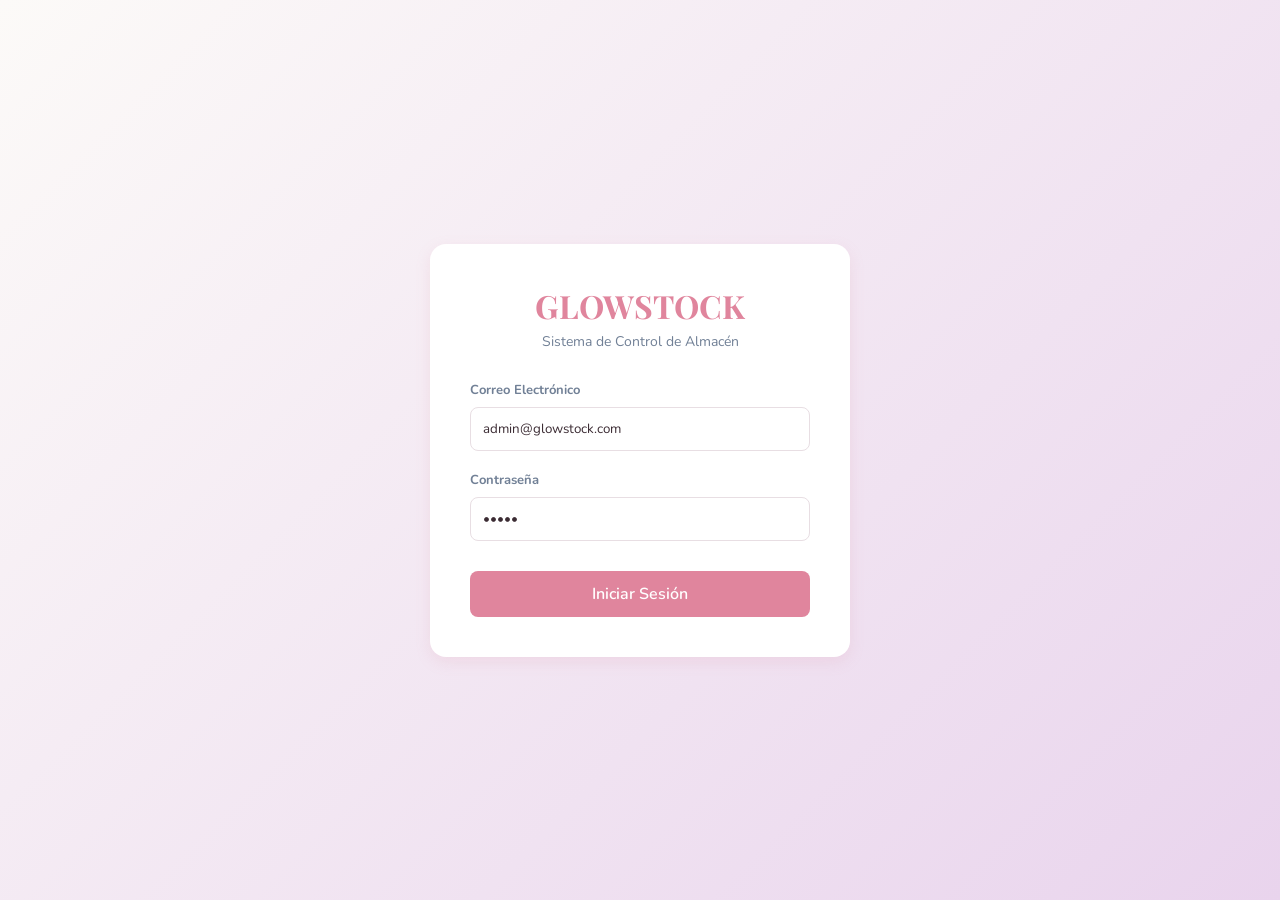
==== commit 5ad30a16: "Se añadieron leves funciones" ====
--- a/index.html
+++ b/index.html
@@ -13,7 +13,6 @@
 </head>
 <body>
 
-    <!-- ================= VISTA: LOGIN Y REGISTRO ================= -->
     <div id="login-view">
         <div class="login-card" id="card-login">
             <h1 class="font-title">GLOWSTOCK</h1>
@@ -30,7 +29,7 @@
                 </div>
                 <button type="submit" class="btn login-btn">Iniciar Sesión</button>
             </form>
-            <div class="toggle-form-text">
+            <div class="toggle-form-text" style="display: none;">
                 ¿No tienes cuenta? <span id="btn-show-register" class="text-pink">Crear una cuenta</span>
             </div>
         </div>
@@ -67,7 +66,6 @@
         </div>
     </div>
 
-    <!-- ================= VISTA: DASHBOARD PRINCIPAL ================= -->
     <div id="dashboard-view" class="hidden">
         
         <aside class="sidebar" id="sidebar">
@@ -96,7 +94,7 @@
                     <button class="menu-toggle" id="menu-toggle"><i class="fa-solid fa-bars"></i></button>
                     <div class="search-bar hide-on-mobile">
                         <i class="fa-solid fa-search"></i>
-                        <input type="text" id="global-search" placeholder="Buscar SKU para editar o Empleado...">
+                        <input type="text" id="global-search" placeholder="Escanear o ingresar SKU...">
                     </div>
                 </div>
                 <div class="user-info">
@@ -115,7 +113,7 @@
 
             <div class="content-area">
 
-                <!-- ================= INICIO ================= -->
+                <!-- [LAS VISTAS DE INICIO, INVENTARIO, MOVIMIENTOS Y ALERTAS PERMANECEN EXACTAMENTE IGUAL HASTA LLEGAR A LA VISTA CUENTA] -->
                 <div id="view-inicio" class="section-view">
                     <div class="welcome-header">
                         <h1 class="font-title">Bienvenido</h1>
@@ -148,7 +146,6 @@
                                 <a href="#" onclick="document.querySelector('[data-target=\'view-alertas\']').click()">Ver todas &rarr;</a>
                             </div>
                             <div class="widget-list" id="widget-alertas-inicio">
-                                <!-- Llenado por JS -->
                             </div>
                         </div>
 
@@ -171,7 +168,6 @@
                     </div>
                 </div>
 
-                <!-- ================= INVENTARIO ================= -->
                 <div id="view-inventario" class="section-view hidden">
                     <div class="section-header align-end mobile-col">
                         <div>
@@ -181,6 +177,24 @@
                         <button class="btn admin-only" id="btn-nuevo-producto"><i class="fa-solid fa-plus"></i> Nuevo Producto</button>
                     </div>
 
+                    <div class="summary-cards" style="margin-bottom: 25px;">
+                        <div class="sum-card card-main">
+                            <div class="card-info"><span>Total Piezas Físicas</span><h3 id="inv-total-piezas">0</h3></div>
+                            <div class="card-icon"><i class="fa-solid fa-boxes-stacked"></i></div>
+                        </div>
+                        <div class="sum-card card-orange">
+                            <div class="card-info"><span>Stock Bajo / Vencido</span><h3 id="inv-alertas-kpi">0</h3></div>
+                            <div class="card-icon"><i class="fa-solid fa-triangle-exclamation"></i></div>
+                        </div>
+                        <div class="sum-card card-green admin-only" id="card-valor-inv">
+                            <div class="card-info" style="width: 100%;">
+                                <span>Valor Total Inventario</span>
+                                <h3 id="inv-valor-total" style="font-size: 26px; word-break: break-all; margin-right: 10px;">$0.00</h3>
+                            </div>
+                            <div class="card-icon"><i class="fa-solid fa-sack-dollar"></i></div>
+                        </div>
+                    </div>
+
                     <div class="table-controls mobile-col">
                         <div class="table-search">
                             <i class="fa-solid fa-search"></i>
@@ -197,7 +211,7 @@
                         <table class="data-table">
                             <thead>
                                 <tr>
-                                    <th>Producto / SKU</th><th>Marca</th><th>Categoría</th><th>Caducidad</th><th>Precio</th><th>Stock</th><th>Estado</th><th>Acciones</th>
+                                    <th>Producto / SKU</th><th>Marca</th><th>Categoría</th><th>Caducidad</th><th id="th-costo" class="admin-only">Costo Unit.</th><th>Stock</th><th>Estado</th><th>Acciones</th>
                                 </tr>
                             </thead>
                             <tbody id="tbody-inventario"></tbody>
@@ -205,7 +219,6 @@
                     </div>
                 </div>
 
-                <!-- ================= MOVIMIENTOS ================= -->
                 <div id="view-movimientos" class="section-view hidden">
                     <div class="section-header align-end mobile-col">
                         <div>
@@ -235,7 +248,6 @@
                     </div>
                 </div>
 
-                <!-- ================= ALERTAS ================= -->
                 <div id="view-alertas" class="section-view hidden">
                     <div class="section-header">
                         <h1 class="font-title">Centro de Alertas</h1>
@@ -267,10 +279,8 @@
                     </div>
                 </div>
 
-                <!-- ================= MI CUENTA ================= -->
                 <div id="view-cuenta" class="section-view hidden">
                     <div class="perfil-layout">
-                        <!-- Info Usuario -->
                         <div class="perfil-info-col">
                             <h2 class="font-title" style="margin-bottom: 30px;">Perfil de Usuario</h2>
                             <div class="user-header-info">
@@ -290,33 +300,53 @@
                             </div>
 
                             <div class="perfil-stats-grid">
-                                <div class="p-stat-box" onclick="document.querySelector('[data-target=\'view-inventario\']').click()">Productos<br>registrados</div>
+                                <!-- MODIFICACIÓN: Se ocultó "Productos Registrados" al rol empleado añadiendo la clase 'admin-only' -->
+                                <div class="p-stat-box admin-only" onclick="document.querySelector('[data-target=\'view-inventario\']').click()">Productos<br>registrados</div>
                                 <div class="p-stat-box admin-only" onclick="abrirModalCategorias()">Categorías / Marcas<br>Activas</div>
                                 <div class="p-stat-box admin-only" onclick="abrirModalUsuarios()">Agregar, editar y<br>eliminar usuarios</div>
                             </div>
-                        </div>
-
-                        <!-- Settings (Limpio y 100% funcional) -->
+                            
+                            <!-- MODIFICACIÓN: Contenedor Historial movido aquí (Solo visible para empleados) -->
+                            <div class="empleado-only" style="margin-top: 20px;">
+                                <strong style="display: block; margin-bottom: 10px; color: var(--text-dark); font-family: 'Playfair Display', serif; font-size: 18px;">Historial de Turno Activo</strong>
+                                <div id="lista-historial-turno" style="background: var(--bg-color); border: 1px solid var(--border-color); border-radius: 8px; padding: 15px; max-height: 250px; overflow-y: auto;">
+                                    <!-- Llenado por JS -->
+                                </div>
+                            </div>
+                        </div>
+
                         <div class="perfil-settings-col">
                             <h2 class="font-title" style="margin-bottom: 30px;">Settings</h2>
                             
-                            <!-- Opciones para ADMINISTRADOR -->
+                            <!-- MODIFICACIÓN: Toggle global de Modo Oscuro para ambos roles -->
+                            <div class="setting-row" style="border-bottom: 1px solid var(--border-color);">
+                                <div class="setting-text"><p>Activar <strong>Modo Oscuro</strong> en la interfaz.</p></div>
+                                <label class="switch"><input type="checkbox" id="toggle-dark-mode"><span class="slider round"></span></label>
+                            </div>
+
                             <div id="settings-admin" class="hidden">
                                 <div class="setting-row">
-                                    <div class="setting-text"><p>Crear, modificar y eliminar usuarios.</p></div>
-                                    <label class="switch"><input type="checkbox" id="perm-admin-0"><span class="slider round"></span></label>
+                                    <div class="setting-text"><p>Bloquear registro de <strong>Entradas</strong> para Empleados.</p></div>
+                                    <label class="switch"><input type="checkbox" id="block-entradas"><span class="slider round"></span></label>
                                 </div>
                                 <div class="setting-row" style="border-bottom: none;">
-                                    <div class="setting-text"><p>Añadir, editar y borrar registros de stock.</p></div>
-                                    <label class="switch"><input type="checkbox" id="perm-admin-1"><span class="slider round"></span></label>
-                                </div>
-                            </div>
-
-                            <!-- Opciones para EMPLEADO -->
+                                    <div class="setting-text"><p>Bloquear registro de <strong>Salidas / Mermas</strong> para Empleados.</p></div>
+                                    <label class="switch"><input type="checkbox" id="block-salidas"><span class="slider round"></span></label>
+                                </div>
+                            </div>
+
                             <div id="settings-empleado" class="hidden">
+                                <!-- CÓDIGO VIEJO COMENTADO (NO BORRADO) -->
+                                <!-- 
+                                <div class="setting-row" style="border-bottom: none; display: block;">
+                                    <div class="setting-text">
+                                        <strong style="display: block; margin-bottom: 10px; color: var(--text-dark);">Historial de Turno Activo</strong>
+                                        <div id="lista-historial-turno-viejo" style="..."></div>
+                                    </div>
+                                </div>
+                                -->
                                 <div class="setting-row" style="border-bottom: none;">
-                                    <div class="setting-text"><strong style="display: block; margin-bottom: 5px;">Permisos clave</strong><p>Actualiza el inventario cuando llega o se vende mercancía.</p></div>
-                                    <label class="switch"><input type="checkbox" id="perm-emp-0"><span class="slider round"></span></label>
+                                    <div class="setting-text"><p>Las configuraciones de logística son administradas por el supervisor de turno.</p></div>
                                 </div>
                             </div>
                         </div>
@@ -327,9 +357,7 @@
         </main>
     </div>
 
-    <!-- ================= MODALES DEL SISTEMA ================= -->
-    
-    <!-- Modal: Nuevo/Editar Producto -->
+    <!-- [LOS MODALES PERMANECEN EXACTAMENTE IGUAL] -->
     <div id="modal-producto" class="modal-overlay hidden">
         <div class="modal-content">
             <div class="modal-header">
@@ -340,14 +368,14 @@
                 <input type="hidden" id="prod-id">
                 <div class="form-grid mobile-col">
                     <div class="input-group">
+                        <label>SKU / Código</label>
+                        <input type="text" id="prod-sku" pattern="[0-9]+" title="Solo se permiten números" required placeholder="Escriba SKU existente para autocompletar">
+                    </div>
+                    <div class="input-group">
                         <label>Nombre del Producto</label>
                         <input type="text" id="prod-nombre" pattern="[a-zA-ZáéíóúÁÉÍÓÚñÑ\s]+" title="Solo se permiten letras y espacios" required>
                     </div>
                     <div class="input-group">
-                        <label>SKU / Código</label>
-                        <input type="text" id="prod-sku" pattern="[0-9]+" title="Solo se permiten números" required>
-                    </div>
-                    <div class="input-group">
                         <label>Marca</label>
                         <select id="prod-marca" class="select-input" required></select>
                     </div>
@@ -377,7 +405,6 @@
         </div>
     </div>
 
-    <!-- Modal: Registro de Movimiento -->
     <div id="modal-movimiento" class="modal-overlay hidden">
         <div class="modal-content">
             <div class="modal-header">
@@ -390,6 +417,7 @@
                         <div class="field-row"><strong>Tipo</strong><select id="mov-tipo" class="mock-input" required style="border:none; cursor:pointer;"><option value="Entrada">Entrada (+)</option><option value="Salida">Salida (-)</option></select></div>
                         <div class="field-row"><strong>Producto</strong><select id="mov-producto" class="mock-input" required style="border:none; cursor:pointer; max-width: 200px;"></select></div>
                         <div class="field-row"><strong>Cantidad</strong><input type="number" id="mov-cantidad" class="mock-input" style="border:none; text-align:right; width:80px;" required min="1"></div>
+                        <div class="field-row" id="row-caducidad-mov"><strong>Caducidad (Lote nuevo)</strong><input type="date" id="mov-caducidad" class="mock-input" style="border:none;"></div>
                     </div>
                 </div>
                 <div class="modal-footer"><button type="submit" class="btn" style="width: 100%;">Registrar</button></div>
@@ -397,7 +425,6 @@
         </div>
     </div>
 
-    <!-- Modal: Editar Perfil -->
     <div id="modal-editar-perfil" class="modal-overlay hidden">
         <div class="modal-content" style="max-width: 450px;">
             <div class="modal-header">
@@ -424,7 +451,6 @@
         </div>
     </div>
 
-    <!-- Modal: Gestión de Usuarios (Admin) -->
     <div id="modal-usuarios" class="modal-overlay hidden">
         <div class="modal-content">
             <div class="modal-header">
@@ -441,7 +467,6 @@
         </div>
     </div>
 
-    <!-- Modal: Categorías y Marcas (Admin) -->
     <div id="modal-categorias" class="modal-overlay hidden">
         <div class="modal-content">
             <div class="modal-header">
--- a/styles.css
+++ b/styles.css
@@ -1,4 +1,3 @@
-/* ================= VARIABLES ================= */
 :root {
     --primary: #E0859D;      
     --secondary: #E9D4ED;    
@@ -25,7 +24,6 @@
 .font-title { font-family: 'Playfair Display', serif; }
 .hidden { display: none !important; }
 
-/* COMPONENTES BASE */
 .btn { background-color: var(--primary); color: #fff; border: none; padding: 12px 20px; border-radius: 8px; cursor: pointer; font-weight: 600; font-size: 14px; transition: 0.3s; }
 .btn:hover { background-color: #c97288; box-shadow: var(--shadow-sm); }
 .text-pink { color: var(--primary); cursor: pointer; font-weight: 700; transition: 0.2s;}
@@ -36,7 +34,6 @@
 .input-group input, .select-input { width: 100%; padding: 12px; border: 1px solid var(--border-color); border-radius: 8px; outline: none; transition: 0.2s; background: #fff; color: var(--text-dark); font-family: 'Nunito';}
 .input-group input:focus, .select-input:focus { border-color: var(--primary); box-shadow: 0 0 0 3px var(--accent); }
 
-/* LOGIN */
 #login-view { height: 100vh; display: flex; align-items: center; justify-content: center; background: linear-gradient(135deg, var(--bg-color) 0%, var(--secondary) 100%); padding: 20px; }
 .login-card { background: #fff; padding: 40px; border-radius: 16px; box-shadow: var(--shadow-md); width: 100%; max-width: 420px; text-align: center; }
 .login-card h1 { color: var(--primary); margin-bottom: 5px; font-size: 32px;}
@@ -44,10 +41,8 @@
 .login-btn { width: 100%; font-size: 16px; margin-top: 10px; }
 .toggle-form-text { margin-top: 25px; font-size: 14px; color: var(--text-muted); }
 
-/* ESTRUCTURA */
 #dashboard-view { display: flex; height: 100vh; position: relative; width: 100%; }
 
-/* Sidebar */
 .sidebar { width: var(--sidebar-width); background-color: #fff; border-right: 1px solid var(--border-color); display: flex; flex-direction: column; padding: 24px 0; transition: all 0.3s ease; z-index: 1000; overflow: hidden; }
 .sidebar.collapsed { width: 0; padding: 0; border: none; }
 .brand { padding: 0 24px 30px; }
@@ -62,7 +57,6 @@
 .logout-btn i { margin-right: 10px; }
 .logout-btn:hover { color: var(--danger-text); }
 
-/* Main Content */
 .main-content { flex: 1; display: flex; flex-direction: column; overflow-y: auto; width: 100%; }
 .topbar { min-height: 70px; background-color: #fff; display: flex; align-items: center; justify-content: space-between; padding: 0 30px; border-bottom: 1px solid var(--border-color); position: sticky; top: 0; z-index: 10; }
 .header-left { display: flex; align-items: center; gap: 20px; }
@@ -84,7 +78,6 @@
 .subtitle { color: var(--text-muted); font-size: 14px; font-weight: 600;}
 .align-end { display: flex; justify-content: space-between; align-items: flex-end; margin-bottom: 25px; }
 
-/* CARTAS Y WIDGETS */
 .summary-cards { display: grid; grid-template-columns: repeat(auto-fit, minmax(220px, 1fr)); gap: 20px; margin-bottom: 30px; }
 .sum-card { padding: 25px; border-radius: 16px; color: #fff; display: flex; justify-content: space-between; align-items: center; box-shadow: var(--shadow-sm); }
 .sum-card .card-info span { font-size: 13px; font-weight: 600;}
@@ -112,7 +105,6 @@
 .text-red { color: var(--danger-text) !important; font-weight: 700;}
 .text-purple { color: #8e62d4 !important; font-weight: 700;}
 
-/* TABLAS */
 .table-controls { display: flex; justify-content: space-between; background: #fff; padding: 15px 20px; border-radius: 12px 12px 0 0; margin-top: 20px; border-bottom: 1px solid var(--border-color); box-shadow: var(--shadow-sm); }
 .table-search { display: flex; align-items: center; background: var(--bg-color); padding: 10px 16px; border-radius: 8px; width: 350px; border: 1px solid var(--border-color);}
 .table-search input { border: none; background: transparent; outline: none; width: 100%; margin-left: 10px; font-size: 14px; color: var(--text-dark);}
@@ -136,7 +128,6 @@
 .actions .fa-trash-can { color: var(--danger-text); margin-left: 10px; }
 .actions .fa-lock { color: var(--text-muted); cursor: not-allowed; }
 
-/* MOVIMIENTOS Y ALERTAS */
 .movimientos-stats { display: flex; gap: 20px; margin-bottom: 20px; }
 .mov-stat-card { background: #fff; padding: 20px; border-radius: 12px; flex: 1; box-shadow: var(--shadow-sm); border: 1px solid var(--accent); }
 .mov-stat-card span { font-size: 13px; color: var(--text-muted); display: block; margin-bottom: 10px; font-weight: 700;}
@@ -152,7 +143,6 @@
 .alert-item { display: flex; align-items: center; justify-content: space-between; padding: 18px 0; border-bottom: 1px solid var(--border-color); }
 .alert-item:last-child { border-bottom: none; padding-bottom: 0; }
 
-/* PERFIL Y ROLES */
 .perfil-layout { display: flex; gap: 40px; margin-top: 10px;}
 .perfil-info-col, .perfil-settings-col { flex: 1; }
 .user-header-info { display: flex; align-items: center; gap: 20px; margin-bottom: 40px; }
@@ -177,7 +167,6 @@
 .slider.round { border-radius: 34px; }
 .slider.round:before { border-radius: 50%; }
 
-/* MODALES */
 .modal-overlay { position: fixed; top: 0; left: 0; width: 100%; height: 100%; background: rgba(59, 43, 51, 0.6); display: flex; justify-content: center; align-items: center; z-index: 2000; padding: 20px;}
 .modal-content { background: #fff; width: 100%; max-width: 600px; border-radius: 16px; padding: 30px; box-shadow: 0 10px 25px rgba(0,0,0,0.2); max-height: 90vh; overflow-y: auto;}
 .modal-header { display: flex; justify-content: space-between; align-items: center; margin-bottom: 25px; }
@@ -190,7 +179,6 @@
 .field-row:last-child { border-bottom: none; }
 .mock-input { font-size: 14px; font-weight: 600; color: var(--text-dark); background: #fff; padding: 8px 12px; border-radius: 8px; border: 1px solid var(--border-color); font-family: 'Nunito';}
 
-/* RESPONSIVE */
 @media (max-width: 768px) {
     .hide-on-mobile { display: none !important; }
     .topbar { padding: 0 20px; }
@@ -208,4 +196,55 @@
     .form-grid { grid-template-columns: 1fr; }
     .modal-content { padding: 20px; }
     .content-area { padding: 15px; }
+}
+
+body.role-empleado .admin-only {
+    display: none !important;
+}
+/* MODIFICACIÓN: Clases condicionales de Rol */
+body.role-empleado .admin-only {
+    display: none !important;
+}
+body:not(.role-empleado) .empleado-only {
+    display: none !important;
+}
+
+/* MODIFICACIÓN: Variables y reglas del Modo Oscuro */
+body.dark-mode {
+    --bg-color: #1a1a24;
+    --text-dark: #f0f0f5;
+    --text-muted: #a0aec0;
+    --border-color: #2d3748;
+    --secondary: #2d3748;
+    --accent: #2d3748;
+}
+
+body.dark-mode .sidebar, 
+body.dark-mode .topbar, 
+body.dark-mode .widget, 
+body.dark-mode .sum-card:not(.card-main):not(.card-orange):not(.card-purple):not(.card-green),
+body.dark-mode .table-controls, 
+body.dark-mode .table-container, 
+body.dark-mode .data-table,
+body.dark-mode .mov-stat-card, 
+body.dark-mode .stat-card, 
+body.dark-mode .p-stat-box,
+body.dark-mode .login-card, 
+body.dark-mode .modal-content, 
+body.dark-mode .mock-input,
+body.dark-mode input, 
+body.dark-mode select {
+    background-color: #232331 !important;
+    color: #f0f0f5 !important;
+    border-color: #3f4455;
+}
+
+body.dark-mode .data-table th, 
+body.dark-mode .data-table td { 
+    border-bottom-color: #3f4455; 
+}
+
+body.dark-mode .list-item.bg-light { 
+    background-color: #2d3748; 
+    border-color: #3f4455; 
 }
